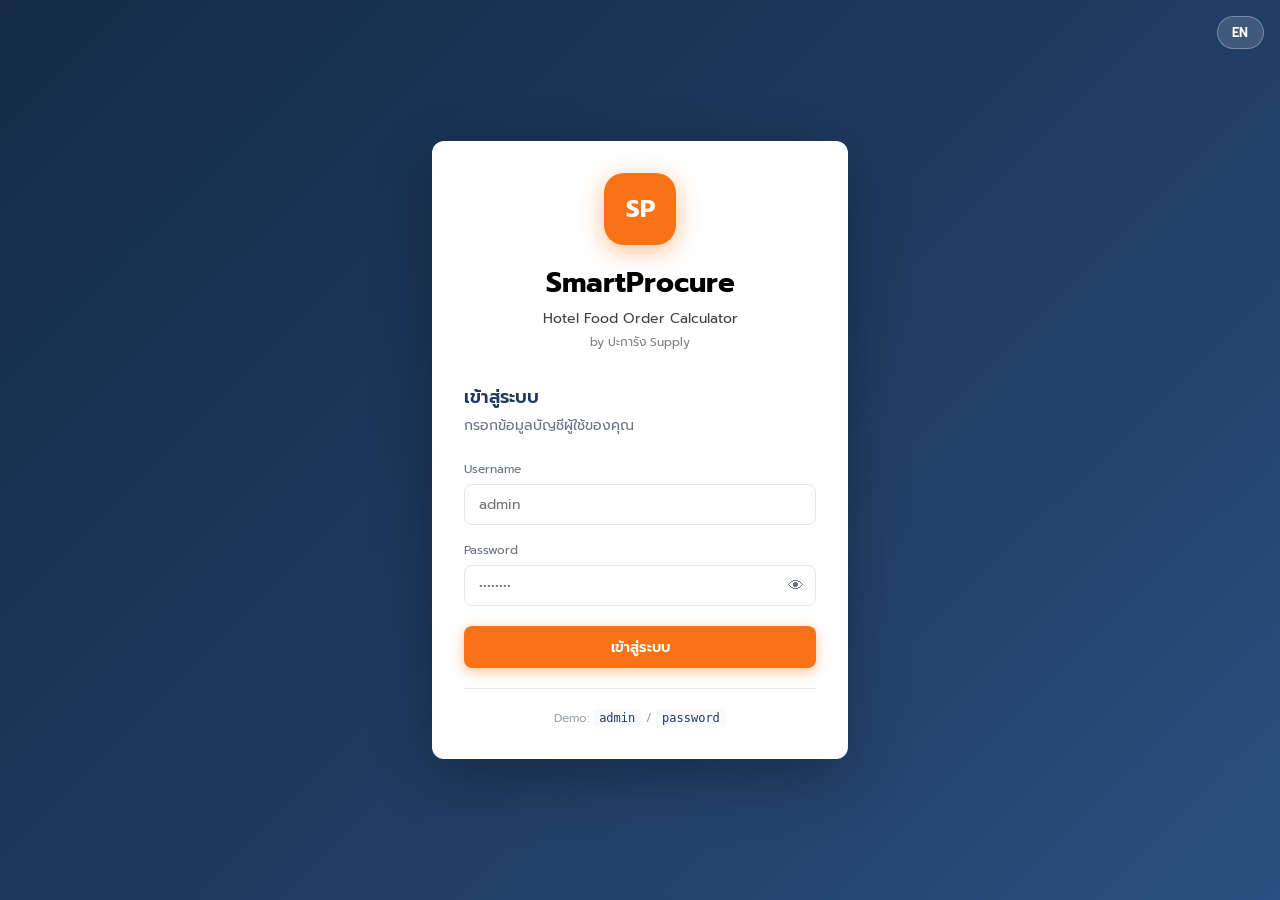
==== dashboard.html @ c2c871c9 "Initial commit: first version of smartprocure-mvp" ====
<!DOCTYPE html>
<html lang="th">
<head>
  <meta charset="UTF-8" />
  <meta name="viewport" content="width=device-width, initial-scale=1.0" />
  <title>SmartProcure — Dashboard</title>
  <link rel="preconnect" href="https://fonts.googleapis.com" />
  <link href="https://fonts.googleapis.com/css2?family=Prompt:wght@300;400;500;600;700&display=swap" rel="stylesheet" />
  <link rel="stylesheet" href="css/style-dashboard.css" />
</head>
<body>

  <!-- ── Navbar ── -->
  <header class="navbar">
    <div class="navbar-brand">
      <div class="nav-logo">SP</div>
      <div>
        <span class="nav-title">SmartProcure</span>
        <span class="nav-tag" data-i18n="nav.tagline">Hotel Food Order Calculator</span>
      </div>
    </div>
    <div class="navbar-right">
      <button id="lang-btn" onclick="toggleLang()" class="lang-btn">EN</button>
      <button onclick="handleLogout()" class="btn-ghost" data-i18n="nav.logout">ออกจากระบบ →</button>
    </div>
  </header>

  <!-- ── Duplicate Modal ── -->
  <div id="dup-modal" class="modal-overlay hidden">
    <div class="modal-card">
      <div class="modal-icon">⚠️</div>
      <h3 class="modal-title" data-i18n="modal.dupTitle">มีวัตถุดิบนี้อยู่แล้ว</h3>
      <div id="modal-body" class="modal-body"></div>
      <button class="btn-cta" onclick="closeDupModal()" data-i18n="modal.ok">ตกลง</button>
    </div>
  </div>

  <!-- ── Main ── -->
  <main class="main-wrap">

    <!-- Page Title -->
    <div class="page-hd">
      <h1 class="page-title" data-i18n="dash.title">Hotel Food Order Calculator</h1>
      <p class="page-sub" data-i18n="dash.sub">คำนวณยอดสั่งวัตถุดิบตามจำนวนผู้เข้าพัก — แม่นยำ ±5% ลดของเหลือ</p>
    </div>

    <!-- Hotel Inputs -->
    <section class="card">
      <h2 class="card-title" data-i18n="dash.hotelInfo">ข้อมูลโรงแรม</h2>
      <div class="input-grid">
        <div class="field-group">
          <label class="field-label" data-i18n="dash.totalRooms">จำนวนห้องทั้งหมด</label>
          <input id="total-rooms" type="number" value="80" min="1" class="field-input" oninput="recalculate()" />
        </div>
        <div class="field-group">
          <label class="field-label" data-i18n="dash.occupancy">Occupancy Rate (%)</label>
          <input id="occupancy-rate" type="number" value="75" min="0" max="100" class="field-input" oninput="recalculate()" />
        </div>
        <div class="field-group">
          <label class="field-label" data-i18n="dash.guestsPerRoom">ผู้เข้าพัก / ห้อง</label>
          <input id="guests-per-room" type="number" value="1.8" min="0.1" step="0.1" class="field-input" oninput="recalculate()" />
        </div>
        <div class="field-group">
          <label class="field-label" data-i18n="dash.buffer">Buffer เผื่อขาด</label>
          <select id="buffer-rate" class="field-input" onchange="recalculate()">
            <option value="3">3%</option>
            <option value="5" selected>5%</option>
            <option value="8">8%</option>
            <option value="10">10%</option>
          </select>
        </div>
      </div>
      <p id="hotel-summary" class="summary-note"></p>
    </section>

    <!-- Meal Tabs -->
    <section class="card">
      <h2 class="card-title" data-i18n="dash.selectMeal">เลือกมื้ออาหาร</h2>
      <div class="tab-row" id="meal-tabs">
        <button class="tab active" data-meal="breakfast" onclick="selectMeal('breakfast')" data-i18n="dash.breakfast">เช้า (Breakfast)</button>
        <button class="tab" data-meal="lunch" onclick="selectMeal('lunch')" data-i18n="dash.lunch">กลางวัน (Lunch)</button>
        <button class="tab" data-meal="dinner" onclick="selectMeal('dinner')" data-i18n="dash.dinner">เย็น (Dinner)</button>
      </div>
      <p id="meal-summary" class="summary-note"></p>
    </section>

    <!-- Summary Cards -->
    <div class="cards-grid" id="summary-cards">
      <div class="stat-card blue">
        <p class="stat-label" data-i18n="dash.cardGuests">ผู้รับประทานมื้อนี้</p>
        <p class="stat-value" id="card-guests">—</p>
        <p class="stat-unit" data-i18n="dash.unitPerson">คน</p>
      </div>
      <div class="stat-card indigo">
        <p class="stat-label" data-i18n="dash.cardBase">ฐานที่ต้องการ</p>
        <p class="stat-value" id="card-base">—</p>
        <p class="stat-unit" data-i18n="dash.unitKg">กก.</p>
      </div>
      <div class="stat-card green">
        <p class="stat-label" id="card-rec-label" data-i18n="dash.cardRec">แนะนำสั่ง (+5%)</p>
        <p class="stat-value" id="card-rec">—</p>
        <p class="stat-unit" data-i18n="dash.unitKg">กก.</p>
      </div>
      <div class="stat-card amber">
        <p class="stat-label" data-i18n="dash.cardCost">ค่าใช้จ่ายมื้อนี้</p>
        <p class="stat-value" id="card-cost">—</p>
        <p class="stat-unit">฿</p>
      </div>
    </div>

    <!-- Ingredients Table / Accordion -->
    <section class="card no-pad">
      <div class="table-hd">
        <h2 class="card-title" style="margin:0" data-i18n="dash.ingredients">รายการวัตถุดิบ</h2>
        <button onclick="exportCSV()" class="btn-cta" data-i18n="dash.export">↓ Export CSV</button>
      </div>

      <!-- Desktop table (≥1024px) -->
      <div class="table-wrap desktop-only">
        <table class="data-table" id="ing-table">
          <thead>
            <tr>
              <th data-i18n="th.name">วัตถุดิบ</th>
              <th data-i18n="th.category">หมวด</th>
              <th class="tc" data-i18n="th.grams">กรัม/คน</th>
              <th class="tr" data-i18n="th.base">ฐาน (กก.)</th>
              <th class="tr" data-i18n="th.rec">แนะนำสั่ง (กก.)</th>
              <th class="tc" data-i18n="th.buffer">% เผื่อ</th>
              <th class="tr" data-i18n="th.price">ราคา/กก. (฿)</th>
              <th class="tr" data-i18n="th.cost">ค่าใช้จ่าย (฿)</th>
              <th style="width:64px"></th>
            </tr>
          </thead>
          <tbody id="table-body"></tbody>
        </table>
        <div id="empty-msg" class="empty-state hidden" data-i18n="dash.empty">ยังไม่มีรายการ กรุณาเพิ่มวัตถุดิบด้านล่าง</div>
      </div>

      <!-- Mobile/Tablet accordion (<1024px) -->
      <div id="accordion-wrap" class="accordion-wrap mobile-tablet-only"></div>

      <!-- Add Item -->
      <div class="add-row">
        <div class="add-fields">
          <div class="field-group grow">
            <label class="field-label" data-i18n="dash.newName">ชื่อวัตถุดิบ</label>
            <div class="autocomplete-wrap">
              <input id="new-name" type="text" class="field-input" placeholder="เช่น หมูสับ" />
              <div class="autocomplete-drop" id="ac-drop"></div>
            </div>
          </div>
          <div class="field-group" style="min-width:160px">
            <label class="field-label" data-i18n="dash.newCat">หมวดหมู่</label>
            <select id="new-cat" class="field-input">
              <option value="ชิ้นส่วนหมู">ชิ้นส่วนหมู</option>
              <option value="หมูแปรรูป">หมูแปรรูป</option>
              <option value="หมูกระทะ/ชาบู">หมูกระทะ/ชาบู</option>
              <option value="ไก่/แปรรูป">ไก่/แปรรูป</option>
              <option value="ชิ้นส่วนวัว">ชิ้นส่วนวัว</option>
              <option value="วัว/แปรรูป">วัว/แปรรูป</option>
              <option value="เป็ด/แปรรูป">เป็ด/แปรรูป</option>
              <option value="กุ้ง">กุ้ง</option>
              <option value="หมึก">หมึก</option>
              <option value="ปู">ปู</option>
              <option value="ลูกชิ้น/ไส้กรอก & ของทานเล่น">ลูกชิ้น/ไส้กรอก & ของทานเล่น</option>
            </select>
          </div>
          <div class="field-group" style="width:100px">
            <label class="field-label" data-i18n="dash.newGrams">กรัม/คน</label>
            <input id="new-grams" type="number" value="100" min="1" class="field-input" />
          </div>
          <div class="field-group" style="width:120px">
            <label class="field-label" data-i18n="dash.newPrice">ราคา/กก. (฿)</label>
            <input id="new-price" type="number" value="0" min="0" class="field-input" />
          </div>
          <button onclick="addItem()" class="btn-cta" style="align-self:flex-end;white-space:nowrap" data-i18n="dash.addBtn">+ เพิ่มรายการ</button>
        </div>
      </div>
    </section>

    <!-- Daily Summary -->
    <section class="card">
      <h2 class="card-title" data-i18n="dash.dailySummary">สรุปทั้งวัน</h2>
      <div class="cards-grid" id="daily-cards"></div>
      <div class="charts-row">
        <div>
          <p class="chart-title" data-i18n="dash.chartBar">กก. น้ำหนักรวม แยกมื้อ</p>
          <div id="bar-chart" class="bar-chart"></div>
        </div>
        <div class="pie-section">
          <p class="chart-title" data-i18n="dash.chartPie">สัดส่วนหมวดหมู่รวมทั้งวัน</p>
          <div class="pie-wrap">
            <canvas id="pie-canvas" width="160" height="160" class="pie-canvas"></canvas>
            <div id="pie-legend" class="pie-legend"></div>
          </div>
        </div>
      </div>
    </section>

    <p class="footer" data-i18n="dash.footer">SmartProcure © 2024 by ปะการัง Supply — สูตร: (กรัม/คน × ผู้รับประทาน / 1000) × (1 + Buffer%)</p>
  </main>

  <script src="js/i18n.js"></script>
  <script src="js/db.js"></script>
  <script src="js/auth.js"></script>
  <script src="js/dashboard.js"></script>
</body>
</html>
---- css/style-dashboard.css ----
/* =====================================================
   SmartProcure — style-dashboard.css
   60% White  |  30% Navy #1E3A5F  |  10% Orange #F97316
   ===================================================== */

@import url("https://fonts.googleapis.com/css2?family=Prompt:wght@300;400;500;600;700&display=swap");

/* ── Design Tokens ── */
:root {
  --white: #ffffff;
  --off-white: #f9fafb;
  --bg: #f0f4f8;
  --navy: #1e3a5f;
  --navy-light: #2a4f80;
  --navy-dark: #152b47;
  --orange: #f97316;
  --orange-dark: #ea6c0a;
  --border: #e2e8f0;
  --muted: #64748b;
  --light: #94a3b8;
  --radius: 0.75rem;
  --radius-sm: 0.5rem;
  --shadow: 0 1px 4px rgba(0, 0, 0, 0.07), 0 1px 2px rgba(0, 0, 0, 0.04);
  --shadow-md: 0 4px 16px rgba(0, 0, 0, 0.1);
  --font: "Prompt", "Sarabun", system-ui, sans-serif;
}

/* ── Reset ── */
*,
*::before,
*::after {
  box-sizing: border-box;
  margin: 0;
  padding: 0;
}
body {
  font-family: var(--font);
  background: var(--bg);
  color: var(--navy);
  min-height: 100vh;
  -webkit-font-smoothing: antialiased;
  font-size: 16px;
  line-height: 1.5;
}
button {
  font-family: var(--font);
  cursor: pointer;
}
input,
select {
  font-family: var(--font);
}
table {
  border-collapse: collapse;
  width: 100%;
}

/* ── Utils ── */
.hidden {
  display: none !important;
}
.tc {
  text-align: center;
}
.tr {
  text-align: right;
}
.tl {
  text-align: left;
}

/* ── Navbar ── */
.navbar {
  background: var(--navy);
  color: #fff;
  padding: 0 1.5rem;
  height: 3.5rem;
  display: flex;
  align-items: center;
  justify-content: space-between;
  position: sticky;
  top: 0;
  z-index: 100;
  box-shadow: 0 2px 12px rgba(21, 43, 71, 0.4);
}
.navbar-brand {
  display: flex;
  align-items: center;
  gap: 0.75rem;
}
.nav-logo {
  width: 2.25rem;
  height: 2.25rem;
  background: rgba(255, 255, 255, 0.12);
  border-radius: 0.5rem;
  display: flex;
  align-items: center;
  justify-content: center;
  font-size: 0.875rem;
  font-weight: 700;
}
.nav-title {
  font-weight: 600;
  font-size: 0.9375rem;
}
.nav-tag {
  color: #93c5fd;
  font-size: 0.75rem;
  margin-left: 0.5rem;
}
@media (max-width: 600px) {
  .nav-tag {
    display: none;
  }
}

.navbar-right {
  display: flex;
  align-items: center;
  gap: 0.75rem;
}
.lang-btn {
  background: rgba(255, 255, 255, 0.12);
  color: rgba(255, 255, 255, 0.85);
  border: 1px solid rgba(255, 255, 255, 0.2);
  padding: 0.3rem 0.75rem;
  border-radius: 9999px;
  font-size: 0.75rem;
  font-weight: 600;
  letter-spacing: 0.05em;
  transition: background 0.15s;
}
.lang-btn:hover {
  background: rgba(255, 255, 255, 0.22);
}
.btn-ghost {
  background: transparent;
  border: none;
  color: #93c5fd;
  font-size: 0.8125rem;
  padding: 0.375rem 0.75rem;
  border-radius: 0.5rem;
  transition:
    color 0.15s,
    background 0.15s;
}
.btn-ghost:hover {
  color: #fff;
  background: rgba(255, 255, 255, 0.1);
}

/* ── Main Wrap ── */
.main-wrap {
  max-width: 76rem;
  margin: 0 auto;
  padding: 1.5rem 1rem 2rem;
  display: flex;
  flex-direction: column;
  gap: 1.25rem;
}

/* ── Page Header ── */
/* .page-hd    { } */
.page-title {
  font-size: 1.375rem;
  font-weight: 700;
  color: var(--navy);
}
.page-sub {
  font-size: 0.875rem;
  color: var(--muted);
  margin-top: 0.25rem;
}

/* ── Card ── */
.card {
  background: var(--white);
  border: 1px solid var(--border);
  border-radius: var(--radius);
  padding: 1.25rem;
  box-shadow: var(--shadow);
}
.card.no-pad {
  padding: 0;
}
.card-title {
  font-size: 0.9375rem;
  font-weight: 600;
  color: var(--navy);
  margin-bottom: 1rem;
}

/* ── Input Grid (4 cols) ── */
.input-grid {
  display: grid;
  grid-template-columns: repeat(2, 1fr);
  gap: 0.75rem;
}
@media (min-width: 900px) {
  .input-grid {
    grid-template-columns: repeat(4, 1fr);
  }
}

/* ── Fields ── */
.field-group {
  display: flex;
  flex-direction: column;
}
.field-label {
  font-size: 0.75rem;
  color: var(--muted);
  margin-bottom: 0.375rem;
}
.field-input {
  border: 1px solid var(--border);
  border-radius: var(--radius-sm);
  padding: 0.5rem 0.75rem;
  font-size: 0.875rem;
  color: var(--navy);
  background: var(--white);
  outline: none;
  width: 100%;
  transition:
    border-color 0.15s,
    box-shadow 0.15s;
}
.field-input:focus {
  border-color: var(--orange);
  box-shadow: 0 0 0 3px rgba(249, 115, 22, 0.15);
}
.field-input[type="number"] {
  font-weight: 600;
}
select.field-input {
  font-weight: 600;
}

/* ── Summary Note ── */
.summary-note {
  font-size: 0.78rem;
  color: var(--light);
  margin-top: 0.875rem;
}
.summary-note strong {
  color: var(--navy);
}

/* ── Tabs ── */
.tab-row {
  display: flex;
  gap: 0.5rem;
  flex-wrap: wrap;
}
.tab {
  padding: 0.5rem 1.125rem;
  border-radius: var(--radius-sm);
  border: 1px solid var(--border);
  background: var(--white);
  font-size: 0.875rem;
  color: var(--muted);
  transition:
    border-color 0.15s,
    color 0.15s,
    background 0.15s;
}
.tab:hover {
  border-color: var(--navy);
  color: var(--navy);
}
.tab.active {
  background: var(--navy);
  color: #fff;
  border-color: var(--navy);
  box-shadow: 0 2px 8px rgba(21, 43, 71, 0.3);
}

/* ── Stat Cards (4-grid) ── */
.cards-grid {
  display: grid;
  grid-template-columns: repeat(2, 1fr);
  gap: 0.875rem;
}
@media (min-width: 900px) {
  .cards-grid {
    grid-template-columns: repeat(4, 1fr);
  }
}
.stat-card {
  border-radius: var(--radius);
  padding: 1.125rem 1rem;
  border: 1px solid;
  transition:
    transform 0.15s,
    box-shadow 0.15s;
  cursor: default;
}
.stat-card:hover {
  transform: translateY(-3px);
  box-shadow: var(--shadow-md);
}
.stat-card.blue {
  background: #eff6ff;
  border-color: #bfdbfe;
}
.stat-card.indigo {
  background: #eef2ff;
  border-color: #c7d2fe;
}
.stat-card.green {
  background: #ecfdf5;
  border-color: #a7f3d0;
}
.stat-card.amber {
  background: #fffbeb;
  border-color: #fde68a;
}
.stat-label {
  font-size: 0.75rem;
  color: var(--muted);
  margin-bottom: 0.25rem;
}
.stat-value {
  font-size: 1.5rem;
  font-weight: 700;
  color: var(--navy);
  line-height: 1.2;
}
.stat-unit {
  font-size: 0.75rem;
  color: var(--muted);
  margin-top: 0.125rem;
}

/* ── Table ── */
.table-hd {
  display: flex;
  align-items: center;
  justify-content: space-between;
  padding: 1rem 1.25rem;
  border-bottom: 1px solid var(--border);
}
.table-wrap {
  overflow-x: auto;
}
.data-table th {
  padding: 0.625rem 0.875rem;
  font-size: 0.7rem;
  font-weight: 600;
  color: var(--muted);
  text-transform: uppercase;
  letter-spacing: 0.06em;
  background: var(--off-white);
  border-bottom: 1px solid var(--border);
  white-space: nowrap;
}
.data-table td {
  padding: 0.625rem 0.875rem;
  font-size: 0.875rem;
  border-bottom: 1px solid var(--off-white);
  vertical-align: middle;
}
.data-table tbody tr:hover {
  background: var(--off-white);
}
.data-table tbody tr:last-child td {
  border-bottom: none;
}
.empty-state {
  text-align: center;
  padding: 3rem 1rem;
  color: var(--muted);
  font-size: 0.875rem;
}

/* ── Add Row ── */
.add-row {
  padding: 1rem 1.25rem;
  border-top: 1px solid var(--border);
}
.add-fields {
  display: flex;
  flex-wrap: wrap;
  gap: 0.625rem;
  align-items: flex-end;
}
.add-fields .grow {
  flex: 1;
  min-width: 140px;
}

/* ── CTA Button ── */
.btn-cta {
  background: var(--orange);
  color: #fff;
  border: none;
  padding: 0.5625rem 1.25rem;
  border-radius: var(--radius-sm);
  font-size: 0.875rem;
  font-weight: 600;
  display: inline-flex;
  align-items: center;
  justify-content: center;
  gap: 0.5rem;
  transition:
    background 0.15s,
    transform 0.1s,
    box-shadow 0.15s;
  box-shadow: 0 2px 8px rgba(249, 115, 22, 0.3);
  white-space: nowrap;
}
.btn-cta:hover {
  background: var(--orange-dark);
  transform: translateY(-1px);
  box-shadow: 0 4px 14px rgba(249, 115, 22, 0.45);
}

/* ── Badge ── */
.badge {
  display: inline-block;
  font-size: 0.7rem;
  font-weight: 500;
  padding: 0.15rem 0.55rem;
  border-radius: 9999px;
  white-space: nowrap;
}
.badge-pork {
  background: #fce7f3;
  color: #9d174d;
}
.badge-ppork {
  background: #fdf4ff;
  color: #86198f;
}
.badge-shabu {
  background: #fff7ed;
  color: #c2410c;
}
.badge-chicken {
  background: #fefce8;
  color: #a16207;
}
.badge-beef {
  background: #fee2e2;
  color: #b91c1c;
}
.badge-pbeef {
  background: #fef3c7;
  color: #b45309;
}
.badge-duck {
  background: #f0fdf4;
  color: #166534;
}
.badge-shrimp {
  background: #fff1f2;
  color: #be123c;
}
.badge-squid {
  background: #f0f9ff;
  color: #0369a1;
}
.badge-crab {
  background: #ecfdf5;
  color: #047857;
}
.badge-ball {
  background: #f5f3ff;
  color: #6d28d9;
}
.badge-other {
  background: #f3f4f6;
  color: #4b5563;
}

/* ── Progress Bar ── */
.prog-wrap {
  display: flex;
  align-items: center;
  gap: 0.5rem;
}
.prog-bg {
  flex: 1;
  height: 6px;
  background: #e5e7eb;
  border-radius: 9999px;
  overflow: hidden;
}
.prog-bar {
  height: 100%;
  background: var(--navy);
  border-radius: 9999px;
  transition: width 0.3s;
}
.prog-label {
  font-size: 0.7rem;
  color: var(--muted);
  width: 32px;
  text-align: right;
}

/* ── Delete Button ── */
.del-btn {
  background: none;
  border: none;
  color: #d1d5db;
  font-size: 1rem;
  padding: 2px 6px;
  border-radius: 4px;
  transition:
    color 0.15s,
    background 0.15s;
}
.del-btn:hover {
  color: #ef4444;
  background: #fee2e2;
}

/* ── Daily Cards ── */
.daily-card {
  background: var(--off-white);
  border: 1px solid var(--border);
  border-radius: var(--radius);
  padding: 1rem;
  transition:
    transform 0.15s,
    box-shadow 0.15s;
  cursor: default;
}
.daily-card:hover {
  transform: translateY(-2px);
  box-shadow: var(--shadow-md);
}
.daily-card.dark {
  background: var(--navy);
  border-color: var(--navy);
}
.dc-label {
  font-size: 0.75rem;
  color: var(--muted);
  margin-bottom: 0.25rem;
}
.dc-label-dk {
  font-size: 0.75rem;
  color: #93c5fd;
  margin-bottom: 0.25rem;
}
.dc-value {
  font-size: 1.25rem;
  font-weight: 700;
  color: var(--navy);
}
.dc-value-dk {
  font-size: 1.25rem;
  font-weight: 700;
  color: #fff;
}
.dc-cost {
  font-size: 0.75rem;
  font-weight: 500;
  color: var(--orange);
  margin-top: 0.125rem;
}
.dc-cost-dk {
  font-size: 0.75rem;
  font-weight: 500;
  color: #fdba74;
  margin-top: 0.125rem;
}

/* ── Charts Row ── */
.charts-row {
  display: grid;
  grid-template-columns: 1fr;
  gap: 1.5rem;
  margin-top: 1.5rem;
}
@media (min-width: 900px) {
  .charts-row {
    grid-template-columns: 1fr 1fr;
  }
}
.chart-title {
  font-size: 0.875rem;
  font-weight: 600;
  color: #374151;
  margin-bottom: 0.875rem;
}

/* ── Bar Chart ── */
.bar-chart {
  display: flex;
  align-items: flex-end;
  gap: 1.25rem;
  height: 10rem;
  border-bottom: 2px solid var(--border);
  border-left: 2px solid var(--border);
  padding: 0.5rem 1rem 0;
}
.bar-col {
  display: flex;
  flex-direction: column;
  align-items: center;
  gap: 4px;
  flex: 1;
  height: 100%;
  cursor: default;
}
.bar-spacer {
  flex: 1;
  display: flex;
  align-items: flex-end;
  width: 100%;
}
.bar-fill {
  width: 100%;
  border-radius: 4px 4px 0 0;
  background: linear-gradient(180deg, var(--navy-light) 0%, var(--navy) 100%);
  min-height: 4px;
  transition:
    height 0.4s ease,
    opacity 0.15s;
}
.bar-col:hover .bar-fill {
  opacity: 0.75;
}
.bar-label {
  font-size: 0.65rem;
  color: var(--muted);
  text-align: center;
}
.bar-value {
  font-size: 0.65rem;
  color: var(--navy);
  font-weight: 600;
}

/* ── Pie Chart ── */
.pie-wrap {
  display: flex;
  align-items: center;
  gap: 1.5rem;
  flex-wrap: wrap;
}
.pie-wrap canvas {
  flex-shrink: 0;
}
.pie-legend {
  display: flex;
  flex-direction: column;
  gap: 0.5rem;
}
.pie-item {
  display: flex;
  align-items: center;
  gap: 0.5rem;
  border-radius: 0.375rem;
  padding: 0.2rem 0.5rem;
  cursor: default;
  transition: background 0.15s;
}
.pie-item:hover {
  background: var(--off-white);
}
.pie-dot {
  width: 10px;
  height: 10px;
  border-radius: 50%;
  flex-shrink: 0;
}
.pie-cat {
  font-size: 0.78rem;
  color: #374151;
}
.pie-val {
  font-size: 0.78rem;
  font-weight: 700;
  color: var(--navy);
  margin-left: 0.25rem;
}

/* ── Pie Tooltip ── */
.pie-tip {
  position: fixed;
  pointer-events: none;
  background: var(--navy);
  color: #fff;
  font-size: 0.75rem;
  font-family: var(--font);
  padding: 0.4rem 0.75rem;
  border-radius: 0.375rem;
  box-shadow: 0 4px 14px rgba(0, 0, 0, 0.2);
  display: none;
  z-index: 200;
  white-space: nowrap;
}

/* ── Autocomplete Dropdown ── */
.autocomplete-wrap {
  position: relative;
  flex: 1;
  min-width: 0;
}
.autocomplete-drop {
  display: none;
  position: absolute;
  top: calc(100% + 4px);
  left: 0;
  width: 100%;
  background: #fff;
  border: 1px solid #c7d2fe;
  border-radius: var(--radius-sm);
  box-shadow: 0 4px 16px rgba(26, 47, 110, 0.15);
  z-index: 200;
  overflow: hidden;
}
.autocomplete-drop.open {
  display: block;
}
.autocomplete-item {
  padding: 0.5rem 0.75rem;
  font-size: 0.875rem;
  cursor: pointer;
  display: flex;
  align-items: center;
  justify-content: space-between;
  gap: 0.5rem;
  transition: background 0.1s;
}
.autocomplete-item:hover {
  background: #eef2ff;
}
.autocomplete-item .ac-match {
  font-weight: 700;
  color: #f97316;
}
.autocomplete-item .ac-badge {
  font-size: 0.7rem;
  color: #4b5ea6;
  background: #eef2ff;
  border-radius: 9999px;
  padding: 0.1rem 0.45rem;
  white-space: nowrap;
  flex-shrink: 0;
}
.autocomplete-empty {
  padding: 0.6rem 0.75rem;
  font-size: 0.8rem;
  color: #6b7280;
  font-style: italic;
}

/* ── Footer ── */
.footer {
  text-align: center;
  font-size: 0.75rem;
  color: var(--light);
  padding: 0.5rem 0 0;
}

/* =====================================================
   SmartProcure — style-dashboard.css
   ===================================================== */

@import url("https://fonts.googleapis.com/css2?family=Prompt:wght@300;400;500;600;700&display=swap");

/* ── Tokens ── */
:root {
  --navy: #1e3a5f;
  --navy-light: #2a4f80;
  --ocean: #f97316;
  --ocean-dark: #ea6c0a;
  --bg: #eef2ff;
  --card-bg: #ffffff;
  --border: #dde3f5;
  --text: #1e3a5f;
  --muted: #4b5ea6;
  --light: #8b9dc3;
  --radius: 0.75rem;
  --radius-sm: 0.5rem;
  --shadow: 0 2px 8px rgba(26, 47, 110, 0.08);
  --font: "Prompt", "Sarabun", system-ui, sans-serif;
  --orange: #f97316;
}

/* ── Reset ── */
*,
*::before,
*::after {
  box-sizing: border-box;
  margin: 0;
  padding: 0;
}
body {
  font-family: var(--font);
  background: var(--bg);
  color: var(--text);
  -webkit-font-smoothing: antialiased;
  font-size: 16px;
  line-height: 1.5;
}
button {
  font-family: var(--font);
  cursor: pointer;
}
input,
select,
textarea {
  font-family: var(--font);
}
table {
  border-collapse: collapse;
  width: 100%;
}
a {
  text-decoration: none;
  color: inherit;
}

/* ── Utilities ── */
.hidden {
  display: none !important;
}
.tc {
  text-align: center;
}
.tr {
  text-align: right;
}
.muted {
  color: var(--muted);
}
.fw6 {
  font-weight: 600;
}
.orange {
  color: var(--orange);
}
.grow {
  flex: 1;
  min-width: 0;
}

/* ── Responsive visibility ── */
.desktop-only {
  display: block;
}
.mobile-tablet-only {
  display: none;
}
@media (max-width: 1023px) {
  .desktop-only {
    display: none;
  }
  .mobile-tablet-only {
    display: block;
  }
}
.tablet-only-flex {
  display: none;
}
@media (min-width: 768px) and (max-width: 1023px) {
  .tablet-only-flex {
    display: flex;
  }
}

/* ── Layout ── */
.main-wrap {
  max-width: 72rem;
  margin: 0 auto;
  padding: 1.5rem 1rem;
  display: flex;
  flex-direction: column;
  gap: 1.25rem;
}

/* ── Navbar ── */
.navbar {
  background: linear-gradient(90deg, #1e3a5f 0%, #1a2f6e 100%);
  color: #fff;
  padding: 0.75rem 1.5rem;
  display: flex;
  align-items: center;
  justify-content: space-between;
  position: sticky;
  top: 0;
  z-index: 50;
  box-shadow: 0 2px 12px rgba(26, 47, 110, 0.35);
}
.navbar-brand {
  display: flex;
  align-items: center;
  gap: 0.75rem;
}
.nav-logo {
  width: 2rem;
  height: 2rem;
  background: rgba(255, 255, 255, 0.12);
  border-radius: 0.5rem;
  display: flex;
  align-items: center;
  justify-content: center;
  font-size: 0.875rem;
  font-weight: 700;
}
.nav-title {
  font-weight: 600;
  font-size: 0.875rem;
}
.nav-tag {
  color: #93c5fd;
  font-size: 0.75rem;
  margin-left: 0.5rem;
}
.navbar-right {
  display: flex;
  align-items: center;
  gap: 0.5rem;
}
.lang-btn {
  background: rgba(255, 255, 255, 0.12);
  border: 1px solid rgba(255, 255, 255, 0.25);
  color: #fff;
  border-radius: 0.375rem;
  padding: 0.2rem 0.6rem;
  font-size: 0.75rem;
  font-family: var(--font);
}
.btn-ghost {
  background: transparent;
  border: none;
  color: #93c5fd;
  font-size: 0.75rem;
  padding: 0.375rem 0.75rem;
  border-radius: 0.5rem;
  transition:
    color 0.15s,
    background 0.15s;
}
.btn-ghost:hover {
  color: #fff;
  background: rgba(255, 255, 255, 0.1);
}
@media (max-width: 640px) {
  .nav-tag {
    display: none;
  }
}

/* ── Card ── */
.card {
  background: var(--card-bg);
  border: 1px solid var(--border);
  border-radius: var(--radius);
  box-shadow: var(--shadow);
}
/* .card.no-pad{} */
.card-title {
  font-size: 0.9375rem;
  font-weight: 600;
  color: var(--navy);
  margin-bottom: 1rem;
}

/* ── Page header ── */
.page-hd {
  padding: 0.25rem 0;
}
.page-title {
  font-size: 1.25rem;
  font-weight: 700;
  color: var(--navy);
}
.page-sub {
  font-size: 0.875rem;
  color: var(--muted);
  margin-top: 0.25rem;
}

/* ── Input grid ── */
.input-grid {
  display: grid;
  grid-template-columns: repeat(2, 1fr);
  gap: 0.75rem;
}
@media (min-width: 768px) {
  .input-grid {
    grid-template-columns: repeat(4, 1fr);
  }
}
.field-group {
  display: flex;
  flex-direction: column;
}
.field-label {
  font-size: 0.75rem;
  color: var(--muted);
  margin-bottom: 0.375rem;
}
.field-input {
  border: 1px solid #c7d2fe;
  border-radius: var(--radius-sm);
  padding: 0.5rem 0.75rem;
  font-size: 0.875rem;
  color: var(--navy);
  background: #fff;
  outline: none;
  transition:
    border-color 0.15s,
    box-shadow 0.15s;
  width: 100%;
}
.field-input:focus {
  border-color: var(--ocean);
  box-shadow: 0 0 0 3px rgba(249, 115, 22, 0.2);
}

/* ── Summary note ── */
.summary-note {
  font-size: 0.8rem;
  color: var(--muted);
  margin-top: 0.75rem;
}
.summary-note strong {
  color: var(--navy);
}

/* ── Tabs ── */
.tab-row {
  display: flex;
  gap: 0.5rem;
  flex-wrap: wrap;
}
.tab {
  padding: 0.5rem 1rem;
  border-radius: var(--radius-sm);
  border: 1px solid #c7d2fe;
  font-size: 0.875rem;
  color: var(--muted);
  background: #fff;
  transition:
    border-color 0.15s,
    color 0.15s;
}
.tab:hover {
  border-color: var(--navy);
  color: var(--navy);
  background: #eef2ff;
}
.tab.active {
  background: var(--navy);
  color: #fff;
  border-color: var(--navy);
  box-shadow: 0 2px 8px rgba(26, 47, 110, 0.35);
}

/* ── Stat cards ── */
.cards-grid {
  display: grid;
  grid-template-columns: repeat(2, 1fr);
  gap: 0.75rem;
}
@media (min-width: 768px) {
  .cards-grid {
    grid-template-columns: repeat(4, 1fr);
  }
}
.stat-card {
  border-radius: var(--radius);
  padding: 1rem;
  border: 1px solid;
}
.stat-card.blue {
  background: #eff6ff;
  border-color: #bfdbfe;
}
.stat-card.indigo {
  background: #eef2ff;
  border-color: #c7d2fe;
}
.stat-card.green {
  background: #f0fdf4;
  border-color: #bbf7d0;
}
.stat-card.amber {
  background: #fffbeb;
  border-color: #fde68a;
}
.stat-label {
  font-size: 0.75rem;
  color: var(--muted);
  margin-bottom: 0.25rem;
}
.stat-value {
  font-size: 1.25rem;
  font-weight: 700;
  color: var(--navy);
}
.stat-unit {
  font-size: 0.75rem;
  color: var(--muted);
}

/* ── Table header ── */
.table-hd {
  display: flex;
  align-items: center;
  justify-content: space-between;
  padding: 1rem 1.25rem;
  border-bottom: 1px solid var(--border);
}
.table-wrap {
  overflow-x: auto;
}
.data-table th {
  padding: 0.625rem 0.75rem;
  font-size: 0.7rem;
  font-weight: 600;
  color: var(--muted);
  text-transform: uppercase;
  letter-spacing: 0.05em;
  background: #eef2ff;
  border-bottom: 1px solid #c7d2fe;
}
.data-table td {
  padding: 0.625rem 0.75rem;
  font-size: 0.875rem;
  border-bottom: 1px solid #f9fafb;
  vertical-align: middle;
}
.data-table tbody tr:hover {
  background: #f9fafb;
}
.data-table tbody tr:last-child td {
  border-bottom: none;
}
.empty-state {
  text-align: center;
  padding: 2.5rem 1rem;
  color: var(--muted);
  font-size: 0.875rem;
}

/* ── Category header row (desktop table) ── */
.cat-header-row td {
  background: #eef2ff;
  padding: 0.5rem 0.75rem;
  border-bottom: 1px solid #c7d2fe;
  border-top: 2px solid #c7d2fe;
}
.cat-header-name {
  font-weight: 600;
  color: var(--navy);
  font-size: 0.85rem;
}
.cat-header-cost {
  float: right;
  font-weight: 600;
  color: var(--orange);
  font-size: 0.85rem;
}

/* ── Buttons ── */
.btn-cta {
  background: var(--ocean);
  color: #fff;
  border: none;
  padding: 0.5rem 1rem;
  border-radius: var(--radius-sm);
  font-size: 0.875rem;
  font-weight: 600;
  display: inline-flex;
  align-items: center;
  justify-content: center;
  gap: 0.5rem;
  transition:
    background 0.15s,
    transform 0.1s;
  box-shadow: 0 2px 8px rgba(249, 115, 22, 0.35);
}
.btn-cta:hover {
  background: var(--ocean-dark);
  transform: translateY(-1px);
}
.btn-delete {
  background: #fef2f2;
  color: #dc2626;
  border: 1px solid #fecaca;
  padding: 0.5rem 1rem;
  border-radius: var(--radius-sm);
  font-size: 0.875rem;
  font-weight: 600;
  transition: background 0.15s;
}
.btn-delete:hover {
  background: #fee2e2;
}
.btn-back {
  background: #eef2ff;
  color: var(--navy);
  border: 1px solid #c7d2fe;
  padding: 0.4rem 0.875rem;
  border-radius: var(--radius-sm);
  font-size: 0.875rem;
  font-weight: 500;
  transition: background 0.15s;
}
.btn-back:hover {
  background: #e0e7ff;
}
.btn-edit {
  display: inline-flex;
  align-items: center;
  padding: 0.2rem 0.4rem;
  border-radius: 0.375rem;
  font-size: 0.85rem;
  transition: background 0.15s;
  color: inherit;
}
.btn-edit:hover {
  background: #eef2ff;
}
.del-btn {
  background: none;
  border: none;
  color: #9ca3af;
  font-size: 0.875rem;
  padding: 0.2rem 0.4rem;
  border-radius: 0.375rem;
  transition:
    color 0.15s,
    background 0.15s;
}
.del-btn:hover {
  color: #dc2626;
  background: #fef2f2;
}

/* ── Add Item Row ── */
.add-row {
  padding: 1rem 1.25rem;
  border-top: 1px solid var(--border);
}
.add-fields {
  display: flex;
  flex-wrap: wrap;
  gap: 0.5rem;
  align-items: flex-end;
}

/* ── Progress ── */
.prog-wrap {
  display: flex;
  align-items: center;
  gap: 0.5rem;
}
.prog-bg {
  flex: 1;
  height: 6px;
  background: #e5e7eb;
  border-radius: 9999px;
  overflow: hidden;
  min-width: 40px;
}
.prog-bar {
  height: 100%;
  background: linear-gradient(90deg, #2145b0, #1a2f6e);
  border-radius: 9999px;
  transition: width 0.3s;
}
.prog-label {
  font-size: 0.7rem;
  color: var(--muted);
  white-space: nowrap;
}

/* ── Badge ── */
.badge {
  display: inline-block;
  font-size: 0.7rem;
  font-weight: 500;
  padding: 0.15rem 0.5rem;
  border-radius: 9999px;
}
.badge-pork {
  background: #fce7f3;
  color: #be185d;
}
.badge-ppork {
  background: #ffe4e6;
  color: #be123c;
}
.badge-shabu {
  background: #fff7ed;
  color: #c2410c;
}
.badge-chicken {
  background: #fefce8;
  color: #a16207;
}
.badge-beef {
  background: #fee2e2;
  color: #b91c1c;
}
.badge-pbeef {
  background: #ffedd5;
  color: #c2410c;
}
.badge-duck {
  background: #dcfce7;
  color: #15803d;
}
.badge-shrimp {
  background: #fee2e2;
  color: #9f1239;
}
.badge-squid {
  background: #dbeafe;
  color: #1d4ed8;
}
.badge-crab {
  background: #ccfbf1;
  color: #0f766e;
}
.badge-ball {
  background: #ede9fe;
  color: #6d28d9;
}
.badge-other {
  background: #f3f4f6;
  color: #4b5563;
}

/* ── Daily Cards ── */
.daily-card {
  background: #f9fafb;
  border: 1px solid var(--border);
  border-radius: var(--radius);
  padding: 1rem;
}
.daily-card.dark {
  background: linear-gradient(135deg, #1e3a5f 0%, #1a2f6e 100%);
  border-color: #1a2f6e;
}
.dc-label {
  font-size: 0.75rem;
  color: var(--muted);
  margin-bottom: 0.25rem;
}
.dc-label-dk {
  font-size: 0.75rem;
  color: #93c5fd;
  margin-bottom: 0.25rem;
}
.dc-value {
  font-size: 1.125rem;
  font-weight: 700;
  color: var(--navy);
}
.dc-value-dk {
  font-size: 1.125rem;
  font-weight: 700;
  color: #fff;
}
.dc-cost {
  font-size: 0.75rem;
  font-weight: 500;
  color: var(--orange);
}
.dc-cost-dk {
  font-size: 0.75rem;
  font-weight: 500;
  color: #fdba74;
}

/* ── Charts ── */
.charts-row {
  display: grid;
  grid-template-columns: 1fr;
  gap: 1.5rem;
  margin-top: 1.5rem;
}
@media (min-width: 768px) {
  .charts-row {
    grid-template-columns: 1fr 1fr;
  }
}
.chart-title {
  font-size: 0.875rem;
  font-weight: 600;
  color: #374151;
  margin-bottom: 0.75rem;
}
.bar-chart {
  display: flex;
  align-items: flex-end;
  gap: 0.75rem;
  height: 10rem;
  border-bottom: 1px solid #e5e7eb;
  border-left: 1px solid #e5e7eb;
  padding: 0.5rem 0.5rem 0.5rem;
}
.bar-col {
  display: flex;
  flex-direction: column;
  align-items: center;
  gap: 4px;
  flex: 1;
  height: 100%;
  cursor: default;
}
.bar-spacer {
  flex: 1;
  display: flex;
  align-items: flex-end;
  width: 100%;
}
.bar-fill {
  width: 100%;
  border-radius: 4px 4px 0 0;
  transition:
    height 0.4s ease,
    opacity 0.15s;
  min-height: 4px;
}
.bar-col:hover .bar-fill {
  opacity: 0.8;
}
.bar-label {
  font-size: 0.65rem;
  color: var(--muted);
  text-align: center;
}
.bar-value {
  font-size: 0.65rem;
  color: var(--navy);
  font-weight: 600;
}

/* ── Pie Chart (tablet fix) ── */
/* .pie-section{} */
.pie-wrap {
  display: flex;
  align-items: flex-start;
  gap: 1rem;
  flex-wrap: wrap;
}
.pie-canvas {
  flex-shrink: 0;
  display: block;
  width: 160px;
  height: 160px;
  max-width: 100%;
}
.pie-legend {
  display: flex;
  flex-direction: column;
  gap: 0.4rem;
  flex: 1;
  min-width: 120px;
}
.pie-item {
  display: flex;
  align-items: center;
  gap: 0.4rem;
  border-radius: 0.375rem;
  padding: 0.2rem 0.5rem;
  cursor: default;
  transition: background 0.15s;
}
.pie-item:hover {
  background: #f3f4f6;
}
.pie-dot {
  width: 10px;
  height: 10px;
  border-radius: 50%;
  flex-shrink: 0;
}
.pie-cat {
  font-size: 0.75rem;
  color: #374151;
  flex: 1;
}
.pie-val {
  font-size: 0.75rem;
  font-weight: 700;
  color: var(--navy);
}

/* ── Pie Tooltip ── */
.pie-tip {
  display: none;
  position: fixed;
  background: #1e3a5f;
  color: #fff;
  font-size: 0.75rem;
  padding: 0.35rem 0.65rem;
  border-radius: 0.375rem;
  pointer-events: none;
  z-index: 500;
  box-shadow: 0 4px 12px rgba(0, 0, 0, 0.2);
  white-space: nowrap;
}

/* ── Accordion (mobile/tablet) ── */
.accordion-wrap {
  padding: 0.5rem 0;
}
.acc-group {
  border-bottom: 1px solid var(--border);
}
.acc-header {
  display: flex;
  align-items: center;
  justify-content: space-between;
  padding: 0.75rem 1.25rem;
  background: #eef2ff;
  border-left: 3px solid var(--ocean);
  cursor: pointer;
  transition: background 0.15s;
  gap: 0.5rem;
}
.acc-header:hover {
  background: #e0e7ff;
}
.acc-header-left {
  display: flex;
  align-items: center;
  gap: 0.5rem;
  min-width: 0;
}
.acc-cat-name {
  font-weight: 600;
  color: var(--navy);
  font-size: 0.9rem;
  white-space: nowrap;
  overflow: hidden;
  text-overflow: ellipsis;
}
.acc-count {
  font-size: 0.75rem;
  color: var(--muted);
  white-space: nowrap;
}
.acc-header-right {
  display: flex;
  align-items: center;
  gap: 0.75rem;
  flex-shrink: 0;
}
.acc-cat-cost {
  font-weight: 600;
  color: var(--orange);
  font-size: 0.875rem;
  white-space: nowrap;
}
.acc-arrow {
  font-size: 0.75rem;
  color: var(--muted);
  transition: transform 0.2s;
}
.acc-header.open .acc-arrow {
  transform: rotate(180deg);
}
/* .acc-body{} */
.acc-item {
  padding: 0.75rem 1.25rem;
  border-bottom: 1px solid #f3f4f6;
}
.acc-item:last-child {
  border-bottom: none;
}
.acc-item-main {
  display: flex;
  align-items: center;
  justify-content: space-between;
  margin-bottom: 0.5rem;
}
.acc-item-name {
  font-weight: 500;
  color: var(--navy);
  font-size: 0.9rem;
}
.acc-item-actions {
  display: flex;
  align-items: center;
  gap: 0.25rem;
  flex-shrink: 0;
}
.acc-item-detail {
  display: grid;
  grid-template-columns: 1fr 1fr;
  gap: 0.375rem 0.75rem;
}
@media (min-width: 768px) {
  .acc-item-detail {
    grid-template-columns: repeat(3, 1fr);
  }
}
.acc-detail-row {
  display: flex;
  flex-direction: column;
  gap: 0.15rem;
}
.acc-detail-label {
  font-size: 0.7rem;
  color: var(--muted);
}
.acc-detail-val {
  font-size: 0.85rem;
  color: var(--navy);
}
.acc-grams-input {
  width: 80px;
  padding: 0.25rem 0.5rem;
  text-align: center;
  font-size: 0.85rem;
}

/* ── Modal ── */
.modal-overlay {
  position: fixed;
  inset: 0;
  background: rgba(0, 0, 0, 0.45);
  display: flex;
  align-items: center;
  justify-content: center;
  z-index: 1000;
  padding: 1rem;
}
.modal-card {
  background: #fff;
  border-radius: var(--radius);
  padding: 2rem;
  max-width: 24rem;
  width: 100%;
  text-align: center;
  box-shadow: 0 20px 60px rgba(0, 0, 0, 0.25);
}
.modal-icon {
  font-size: 2.5rem;
  margin-bottom: 0.75rem;
}
.modal-title {
  font-size: 1.125rem;
  font-weight: 700;
  color: var(--navy);
  margin-bottom: 1rem;
}
.modal-body {
  margin-bottom: 1.25rem;
}
.modal-item-info {
  background: #fff7ed;
  border: 1px solid #fed7aa;
  border-radius: var(--radius-sm);
  padding: 0.75rem 1rem;
  text-align: left;
}

/* ── Autocomplete ── */
.autocomplete-wrap {
  position: relative;
  flex: 1;
  min-width: 0;
}
.autocomplete-drop {
  display: none;
  position: absolute;
  top: calc(100% + 4px);
  left: 0;
  width: 100%;
  background: #fff;
  border: 1px solid #c7d2fe;
  border-radius: var(--radius-sm);
  box-shadow: 0 4px 16px rgba(26, 47, 110, 0.15);
  z-index: 200;
  overflow: hidden;
}
.autocomplete-drop.open {
  display: block;
}
.autocomplete-item {
  padding: 0.5rem 0.75rem;
  font-size: 0.875rem;
  cursor: pointer;
  display: flex;
  align-items: center;
  justify-content: space-between;
  gap: 0.5rem;
  transition: background 0.1s;
}
.autocomplete-item:hover {
  background: #eef2ff;
}
.ac-match {
  font-weight: 700;
  color: var(--orange);
}
.ac-badge {
  font-size: 0.7rem;
  color: var(--muted);
  background: #eef2ff;
  border-radius: 9999px;
  padding: 0.1rem 0.45rem;
  white-space: nowrap;
  flex-shrink: 0;
}
.autocomplete-empty {
  padding: 0.6rem 0.75rem;
  font-size: 0.8rem;
  color: #6b7280;
  font-style: italic;
}

/* ── Footer ── */
.footer {
  text-align: center;
  font-size: 0.75rem;
  color: var(--light);
  padding: 1rem 0;
}
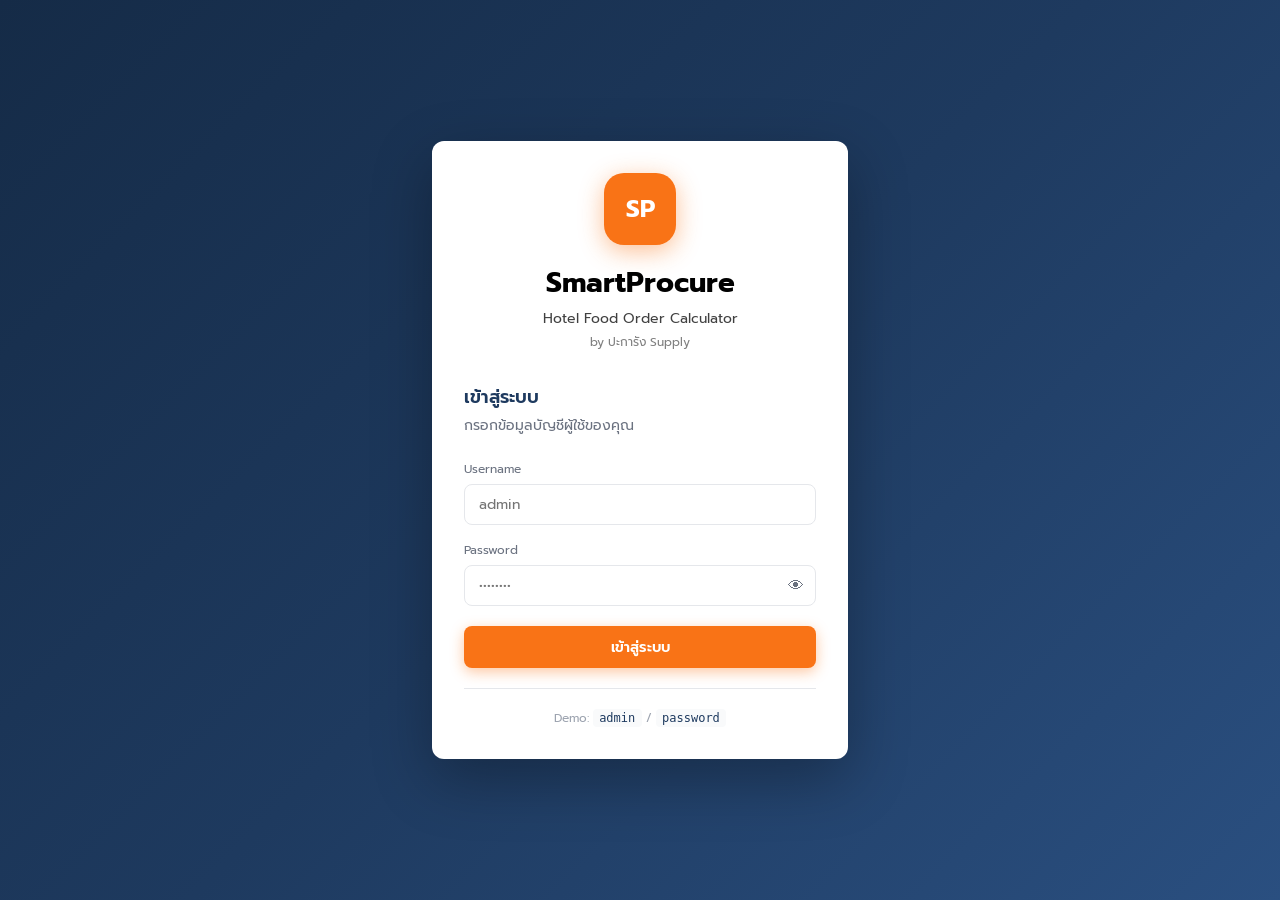
==== commit cfd902e4: "Update Feature" ====
--- a/dashboard.html
+++ b/dashboard.html
@@ -11,197 +11,307 @@
 <body>
 
   <!-- ── Navbar ── -->
-  <header class="navbar">
+  <nav class="navbar">
     <div class="navbar-brand">
       <div class="nav-logo">SP</div>
-      <div>
-        <span class="nav-title">SmartProcure</span>
-        <span class="nav-tag" data-i18n="nav.tagline">Hotel Food Order Calculator</span>
-      </div>
-    </div>
-    <div class="navbar-right">
-      <button id="lang-btn" onclick="toggleLang()" class="lang-btn">EN</button>
-      <button onclick="handleLogout()" class="btn-ghost" data-i18n="nav.logout">ออกจากระบบ →</button>
-    </div>
-  </header>
-
-  <!-- ── Duplicate Modal ── -->
-  <div id="dup-modal" class="modal-overlay hidden">
-    <div class="modal-card">
-      <div class="modal-icon">⚠️</div>
-      <h3 class="modal-title" data-i18n="modal.dupTitle">มีวัตถุดิบนี้อยู่แล้ว</h3>
-      <div id="modal-body" class="modal-body"></div>
-      <button class="btn-cta" onclick="closeDupModal()" data-i18n="modal.ok">ตกลง</button>
-    </div>
-  </div>
+      <span class="nav-title">SmartProcure</span>
+      <span class="nav-tag">Hotel Food Order Calculator</span>
+    </div>
+    <button onclick="handleLogout()" class="btn-ghost">ออกจากระบบ</button>
+  </nav>
 
   <!-- ── Main ── -->
-  <main class="main-wrap">
-
-    <!-- Page Title -->
+  <div class="main-wrap">
+
+    <!-- Page Header -->
     <div class="page-hd">
-      <h1 class="page-title" data-i18n="dash.title">Hotel Food Order Calculator</h1>
-      <p class="page-sub" data-i18n="dash.sub">คำนวณยอดสั่งวัตถุดิบตามจำนวนผู้เข้าพัก — แม่นยำ ±5% ลดของเหลือ</p>
-    </div>
-
-    <!-- Hotel Inputs -->
-    <section class="card">
-      <h2 class="card-title" data-i18n="dash.hotelInfo">ข้อมูลโรงแรม</h2>
+      <h1 class="page-title">คำนวณวัตถุดิบ</h1>
+      <p class="page-sub">ประมาณการสั่งซื้อวัตถุดิบตามจำนวนแขก</p>
+    </div>
+
+    <!-- Hotel Config -->
+    <div class="card">
+      <p class="card-title">ข้อมูลโรงแรม</p>
       <div class="input-grid">
         <div class="field-group">
-          <label class="field-label" data-i18n="dash.totalRooms">จำนวนห้องทั้งหมด</label>
-          <input id="total-rooms" type="number" value="80" min="1" class="field-input" oninput="recalculate()" />
+          <label class="field-label">จำนวนห้องทั้งหมด</label>
+          <input id="total-rooms" type="number" class="field-input" value="80" min="1" oninput="recalculate()" />
         </div>
         <div class="field-group">
-          <label class="field-label" data-i18n="dash.occupancy">Occupancy Rate (%)</label>
-          <input id="occupancy-rate" type="number" value="75" min="0" max="100" class="field-input" oninput="recalculate()" />
+          <label class="field-label">อัตราการเข้าพัก (%)</label>
+          <input id="occupancy-rate" type="number" class="field-input" value="75" min="0" max="100" oninput="recalculate()" />
         </div>
         <div class="field-group">
-          <label class="field-label" data-i18n="dash.guestsPerRoom">ผู้เข้าพัก / ห้อง</label>
-          <input id="guests-per-room" type="number" value="1.8" min="0.1" step="0.1" class="field-input" oninput="recalculate()" />
+          <label class="field-label">แขกต่อห้อง</label>
+          <input id="guests-per-room" type="number" class="field-input" value="1.8" min="1" step="0.1" oninput="recalculate()" />
         </div>
         <div class="field-group">
-          <label class="field-label" data-i18n="dash.buffer">Buffer เผื่อขาด</label>
-          <select id="buffer-rate" class="field-input" onchange="recalculate()">
-            <option value="3">3%</option>
-            <option value="5" selected>5%</option>
-            <option value="8">8%</option>
-            <option value="10">10%</option>
-          </select>
-        </div>
-      </div>
-      <p id="hotel-summary" class="summary-note"></p>
-    </section>
+          <label class="field-label">% เผื่อสูญเสีย (Trim/Waste)</label>
+          <input id="buffer-rate" type="number" class="field-input" value="5" min="0" max="50" oninput="recalculate()" />
+        </div>
+      </div>
+      <p class="summary-note">
+        <span id="hotel-summary"></span><br/>
+        <span id="meal-summary"></span>
+      </p>
+    </div>
+
+    <!-- ── ตั้งค่ามื้ออาหาร ── -->
+    <div class="card">
+      <p class="card-title">ตั้งค่ามื้ออาหาร</p>
+      <p class="page-sub" style="margin-bottom:1rem;margin-top:-0.5rem">กำหนดสัดส่วนแขกและตัวคูณบุฟเฟต์สำหรับแต่ละมื้อ</p>
+      <div id="meal-config-cards" class="meal-cfg-grid"></div>
+    </div>
 
     <!-- Meal Tabs -->
-    <section class="card">
-      <h2 class="card-title" data-i18n="dash.selectMeal">เลือกมื้ออาหาร</h2>
+    <div class="card" style="padding:1rem 1.25rem;">
+      <p class="card-title">เลือกมื้ออาหาร</p>
       <div class="tab-row" id="meal-tabs">
-        <button class="tab active" data-meal="breakfast" onclick="selectMeal('breakfast')" data-i18n="dash.breakfast">เช้า (Breakfast)</button>
-        <button class="tab" data-meal="lunch" onclick="selectMeal('lunch')" data-i18n="dash.lunch">กลางวัน (Lunch)</button>
-        <button class="tab" data-meal="dinner" onclick="selectMeal('dinner')" data-i18n="dash.dinner">เย็น (Dinner)</button>
-      </div>
-      <p id="meal-summary" class="summary-note"></p>
-    </section>
+        <button class="tab active" data-meal="breakfast" onclick="selectMeal('breakfast')">☀️ เช้า</button>
+        <button class="tab" data-meal="lunch" onclick="selectMeal('lunch')">🌤 กลางวัน</button>
+        <button class="tab" data-meal="dinner" onclick="selectMeal('dinner')">🌙 เย็น</button>
+      </div>
+    </div>
 
     <!-- Summary Cards -->
-    <div class="cards-grid" id="summary-cards">
+    <div class="cards-grid">
       <div class="stat-card blue">
-        <p class="stat-label" data-i18n="dash.cardGuests">ผู้รับประทานมื้อนี้</p>
+        <p class="stat-label">จำนวนแขก (มื้อนี้)</p>
         <p class="stat-value" id="card-guests">—</p>
-        <p class="stat-unit" data-i18n="dash.unitPerson">คน</p>
+        <p class="stat-unit">คน</p>
       </div>
       <div class="stat-card indigo">
-        <p class="stat-label" data-i18n="dash.cardBase">ฐานที่ต้องการ</p>
+        <p class="stat-label">ฐาน (กก.)</p>
         <p class="stat-value" id="card-base">—</p>
-        <p class="stat-unit" data-i18n="dash.unitKg">กก.</p>
+        <p class="stat-unit">กก.</p>
       </div>
       <div class="stat-card green">
-        <p class="stat-label" id="card-rec-label" data-i18n="dash.cardRec">แนะนำสั่ง (+5%)</p>
+        <p class="stat-label" id="card-rec-label">แนะนำสั่ง (+5%)</p>
         <p class="stat-value" id="card-rec">—</p>
-        <p class="stat-unit" data-i18n="dash.unitKg">กก.</p>
+        <p class="stat-unit">กก.</p>
       </div>
       <div class="stat-card amber">
-        <p class="stat-label" data-i18n="dash.cardCost">ค่าใช้จ่ายมื้อนี้</p>
+        <p class="stat-label">ค่าใช้จ่ายประมาณ</p>
         <p class="stat-value" id="card-cost">—</p>
         <p class="stat-unit">฿</p>
       </div>
     </div>
 
-    <!-- Ingredients Table / Accordion -->
-    <section class="card no-pad">
+    <!-- Ingredient Table / Accordion -->
+    <div class="card no-pad">
       <div class="table-hd">
-        <h2 class="card-title" style="margin:0" data-i18n="dash.ingredients">รายการวัตถุดิบ</h2>
-        <button onclick="exportCSV()" class="btn-cta" data-i18n="dash.export">↓ Export CSV</button>
-      </div>
-
-      <!-- Desktop table (≥1024px) -->
-      <div class="table-wrap desktop-only">
-        <table class="data-table" id="ing-table">
+        <span class="card-title" style="margin:0">รายการวัตถุดิบ</span>
+        <button class="btn-cta" onclick="exportCSV()">↓ ส่งออก CSV</button>
+      </div>
+
+      <!-- Desktop Table (≥1024px) -->
+      <div class="table-wrap desktop-table">
+        <table class="data-table">
           <thead>
             <tr>
-              <th data-i18n="th.name">วัตถุดิบ</th>
-              <th data-i18n="th.category">หมวด</th>
-              <th class="tc" data-i18n="th.grams">กรัม/คน</th>
-              <th class="tr" data-i18n="th.base">ฐาน (กก.)</th>
-              <th class="tr" data-i18n="th.rec">แนะนำสั่ง (กก.)</th>
-              <th class="tc" data-i18n="th.buffer">% เผื่อ</th>
-              <th class="tr" data-i18n="th.price">ราคา/กก. (฿)</th>
-              <th class="tr" data-i18n="th.cost">ค่าใช้จ่าย (฿)</th>
-              <th style="width:64px"></th>
+              <th>ชื่อวัตถุดิบ</th>
+              <th>หมวดหมู่</th>
+              <th class="tc">กรัม/คน</th>
+              <th class="tr">แขก (คน)</th>
+              <th class="tr">ฐาน (กก.)</th>
+              <th class="tr">แนะนำสั่ง (กก.)</th>
+              <th class="tr">ราคา/กก.</th>
+              <th class="tr">ค่าใช้จ่าย (฿)</th>
+              <th></th>
             </tr>
           </thead>
           <tbody id="table-body"></tbody>
         </table>
-        <div id="empty-msg" class="empty-state hidden" data-i18n="dash.empty">ยังไม่มีรายการ กรุณาเพิ่มวัตถุดิบด้านล่าง</div>
-      </div>
-
-      <!-- Mobile/Tablet accordion (<1024px) -->
-      <div id="accordion-wrap" class="accordion-wrap mobile-tablet-only"></div>
-
-      <!-- Add Item -->
+        <div id="empty-msg" class="empty-state hidden">ยังไม่มีรายการวัตถุดิบสำหรับมื้อนี้</div>
+      </div>
+
+      <!-- Accordion (mobile / tablet) -->
+      <div id="accordion-list" class="accordion-list"></div>
+
+      <!-- Add Item Row -->
       <div class="add-row">
+        <p class="card-title" style="margin-bottom:0.875rem">เพิ่มวัตถุดิบ</p>
         <div class="add-fields">
-          <div class="field-group grow">
-            <label class="field-label" data-i18n="dash.newName">ชื่อวัตถุดิบ</label>
-            <div class="autocomplete-wrap">
-              <input id="new-name" type="text" class="field-input" placeholder="เช่น หมูสับ" />
-              <div class="autocomplete-drop" id="ac-drop"></div>
+          <div class="field-group" style="flex:1;min-width:140px">
+            <label class="field-label">ชื่อวัตถุดิบ</label>
+            <input id="new-name" type="text" class="field-input" placeholder="ค้นหาหรือกรอกใหม่..." />
+          </div>
+          <div class="field-group" style="min-width:150px">
+            <label class="field-label">หมวดหมู่</label>
+            <select id="new-cat" class="field-input">
+              <option>ชิ้นส่วนหมู</option><option>หมูแปรรูป</option><option>หมูกระทะ/ชาบู</option>
+              <option>ไก่/แปรรูป</option><option>ชิ้นส่วนวัว</option><option>วัว/แปรรูป</option>
+              <option>เป็ด/แปรรูป</option><option>กุ้ง</option><option>หมึก</option><option>ปู</option>
+              <option>ลูกชิ้น/ไส้กรอก & ของทานเล่น</option>
+            </select>
+          </div>
+          <div class="field-group" style="min-width:110px">
+            <label class="field-label">ราคา/กก. (฿)</label>
+            <input id="new-price" type="number" class="field-input" value="0" min="0" />
+          </div>
+        </div>
+
+        <!-- Meal checkboxes + grams -->
+        <div class="new-meal-rows" style="margin-top:0.875rem">
+          <p class="field-label" style="margin-bottom:0.5rem">มื้อที่ใช้ & กรัม/คน</p>
+          <div class="new-meal-grid">
+            <!-- Breakfast -->
+            <div class="new-meal-item">
+              <label class="meal-cb-label">
+                <input type="checkbox" id="new-cb-breakfast" onchange="toggleNewGrams('breakfast')" />
+                <span>☀️ เช้า</span>
+              </label>
+              <div id="new-grams-row-breakfast" class="new-grams-row hidden">
+                <input id="new-g-breakfast" type="number" class="field-input" value="100" min="0" style="width:80px" />
+                <span class="field-label" style="margin:0">กรัม/คน</span>
+              </div>
             </div>
-          </div>
-          <div class="field-group" style="min-width:160px">
-            <label class="field-label" data-i18n="dash.newCat">หมวดหมู่</label>
-            <select id="new-cat" class="field-input">
-              <option value="ชิ้นส่วนหมู">ชิ้นส่วนหมู</option>
-              <option value="หมูแปรรูป">หมูแปรรูป</option>
-              <option value="หมูกระทะ/ชาบู">หมูกระทะ/ชาบู</option>
-              <option value="ไก่/แปรรูป">ไก่/แปรรูป</option>
-              <option value="ชิ้นส่วนวัว">ชิ้นส่วนวัว</option>
-              <option value="วัว/แปรรูป">วัว/แปรรูป</option>
-              <option value="เป็ด/แปรรูป">เป็ด/แปรรูป</option>
-              <option value="กุ้ง">กุ้ง</option>
-              <option value="หมึก">หมึก</option>
-              <option value="ปู">ปู</option>
-              <option value="ลูกชิ้น/ไส้กรอก & ของทานเล่น">ลูกชิ้น/ไส้กรอก & ของทานเล่น</option>
-            </select>
-          </div>
-          <div class="field-group" style="width:100px">
-            <label class="field-label" data-i18n="dash.newGrams">กรัม/คน</label>
-            <input id="new-grams" type="number" value="100" min="1" class="field-input" />
-          </div>
-          <div class="field-group" style="width:120px">
-            <label class="field-label" data-i18n="dash.newPrice">ราคา/กก. (฿)</label>
-            <input id="new-price" type="number" value="0" min="0" class="field-input" />
-          </div>
-          <button onclick="addItem()" class="btn-cta" style="align-self:flex-end;white-space:nowrap" data-i18n="dash.addBtn">+ เพิ่มรายการ</button>
-        </div>
-      </div>
-    </section>
-
-    <!-- Daily Summary -->
-    <section class="card">
-      <h2 class="card-title" data-i18n="dash.dailySummary">สรุปทั้งวัน</h2>
-      <div class="cards-grid" id="daily-cards"></div>
+            <!-- Lunch -->
+            <div class="new-meal-item">
+              <label class="meal-cb-label">
+                <input type="checkbox" id="new-cb-lunch" onchange="toggleNewGrams('lunch')" />
+                <span>🌤 กลางวัน</span>
+              </label>
+              <div id="new-grams-row-lunch" class="new-grams-row hidden">
+                <input id="new-g-lunch" type="number" class="field-input" value="100" min="0" style="width:80px" />
+                <span class="field-label" style="margin:0">กรัม/คน</span>
+              </div>
+            </div>
+            <!-- Dinner -->
+            <div class="new-meal-item">
+              <label class="meal-cb-label">
+                <input type="checkbox" id="new-cb-dinner" onchange="toggleNewGrams('dinner')" />
+                <span>🌙 เย็น</span>
+              </label>
+              <div id="new-grams-row-dinner" class="new-grams-row hidden">
+                <input id="new-g-dinner" type="number" class="field-input" value="100" min="0" style="width:80px" />
+                <span class="field-label" style="margin:0">กรัม/คน</span>
+              </div>
+            </div>
+          </div>
+        </div>
+
+        <div style="margin-top:1rem">
+          <button class="btn-cta" onclick="addItem()">+ เพิ่มรายการ</button>
+        </div>
+      </div>
+    </div>
+
+    <!-- Daily Summary & Charts -->
+    <div class="card">
+      <p class="card-title">สรุปรายวัน</p>
+      <div style="display:grid;grid-template-columns:repeat(auto-fit,minmax(150px,1fr));gap:0.875rem" id="daily-cards"></div>
+
       <div class="charts-row">
         <div>
-          <p class="chart-title" data-i18n="dash.chartBar">กก. น้ำหนักรวม แยกมื้อ</p>
-          <div id="bar-chart" class="bar-chart"></div>
-        </div>
-        <div class="pie-section">
-          <p class="chart-title" data-i18n="dash.chartPie">สัดส่วนหมวดหมู่รวมทั้งวัน</p>
+          <p class="chart-title">ปริมาณวัตถุดิบ (กก.) ต่อมื้อ</p>
+          <div class="bar-chart" id="bar-chart"></div>
+        </div>
+        <div>
+          <p class="chart-title">สัดส่วนตามหมวดหมู่ (รวมทุกมื้อ)</p>
           <div class="pie-wrap">
-            <canvas id="pie-canvas" width="160" height="160" class="pie-canvas"></canvas>
-            <div id="pie-legend" class="pie-legend"></div>
-          </div>
-        </div>
-      </div>
-    </section>
-
-    <p class="footer" data-i18n="dash.footer">SmartProcure © 2024 by ปะการัง Supply — สูตร: (กรัม/คน × ผู้รับประทาน / 1000) × (1 + Buffer%)</p>
-  </main>
-
-  <script src="js/i18n.js"></script>
-  <script src="js/db.js"></script>
+            <canvas id="pie-canvas" class="pie-canvas" width="160" height="160"></canvas>
+            <div class="pie-legend" id="pie-legend"></div>
+          </div>
+        </div>
+      </div>
+    </div>
+
+    <p class="footer">SmartProcure © 2024 — ปะการัง Supply</p>
+  </div>
+
+  <!-- ── Duplicate Modal ── -->
+  <div id="dup-modal" class="modal-overlay hidden" onclick="closeDupModal(event)">
+    <div class="modal-card" style="max-width:400px">
+      <div style="text-align:center;margin-bottom:1rem">
+        <span style="font-size:2.5rem">⚠️</span>
+        <h3 style="font-size:1.125rem;font-weight:700;color:var(--navy);margin-top:0.5rem">มีวัตถุดิบนี้อยู่แล้ว</h3>
+      </div>
+      <div id="dup-info" class="dup-info-box"></div>
+      <div style="text-align:center;margin-top:1.25rem">
+        <button class="btn-cta" onclick="closeDupModal()">ตกลง</button>
+      </div>
+    </div>
+  </div>
+
+  <!-- ── Edit Modal ── -->
+  <div id="edit-modal" class="modal-overlay hidden" onclick="closeEditModal(event)">
+    <div class="modal-card" style="max-width:540px">
+      <div class="modal-header">
+        <h3 class="modal-title">แก้ไขวัตถุดิบ</h3>
+        <button class="modal-close" onclick="closeEditModal()">×</button>
+      </div>
+
+      <!-- Section 1: read-only -->
+      <div class="modal-section">
+        <div class="modal-row"><span class="modal-label">ชื่อวัตถุดิบ</span><span id="em-name" class="modal-value bold"></span></div>
+        <div class="modal-row"><span class="modal-label">หมวดหมู่</span><span id="em-cat" class="modal-value"></span></div>
+        <div class="modal-row"><span class="modal-label">ราคา/กก.</span><span id="em-price" class="modal-value"></span></div>
+      </div>
+
+      <!-- Section 2: meals checkboxes + grams -->
+      <div class="modal-section">
+        <p class="modal-section-title">มื้อที่ใช้ & กรัม/คน</p>
+
+        <!-- Breakfast -->
+        <div class="em-meal-row">
+          <label class="meal-cb-label">
+            <input type="checkbox" id="em-cb-breakfast" onchange="toggleEditMealRow('breakfast')" />
+            <span>☀️ เช้า</span>
+          </label>
+          <div id="em-grams-row-breakfast" class="em-grams-inline" style="display:none">
+            <input id="em-g-breakfast" type="number" class="field-input" min="0" style="width:90px"
+              oninput="updateEditCalc(getAllItems().find(i=>i.id===editingItemId)||{})" />
+            <span class="field-label" style="margin:0">กรัม/คน</span>
+          </div>
+        </div>
+        <!-- Lunch -->
+        <div class="em-meal-row">
+          <label class="meal-cb-label">
+            <input type="checkbox" id="em-cb-lunch" onchange="toggleEditMealRow('lunch')" />
+            <span>🌤 กลางวัน</span>
+          </label>
+          <div id="em-grams-row-lunch" class="em-grams-inline" style="display:none">
+            <input id="em-g-lunch" type="number" class="field-input" min="0" style="width:90px"
+              oninput="updateEditCalc(getAllItems().find(i=>i.id===editingItemId)||{})" />
+            <span class="field-label" style="margin:0">กรัม/คน</span>
+          </div>
+        </div>
+        <!-- Dinner -->
+        <div class="em-meal-row">
+          <label class="meal-cb-label">
+            <input type="checkbox" id="em-cb-dinner" onchange="toggleEditMealRow('dinner')" />
+            <span>🌙 เย็น</span>
+          </label>
+          <div id="em-grams-row-dinner" class="em-grams-inline" style="display:none">
+            <input id="em-g-dinner" type="number" class="field-input" min="0" style="width:90px"
+              oninput="updateEditCalc(getAllItems().find(i=>i.id===editingItemId)||{})" />
+            <span class="field-label" style="margin:0">กรัม/คน</span>
+          </div>
+        </div>
+      </div>
+
+      <!-- Section 3: calculated -->
+      <div class="modal-section">
+        <p class="modal-section-title">ค่าคำนวณ (มื้อที่เลือก)</p>
+        <div class="modal-row"><span class="modal-label">ฐาน (กก.)</span><span id="em-base" class="modal-value"></span></div>
+        <div class="modal-row"><span class="modal-label" id="em-rec-label">แนะนำสั่ง (+5%)</span><span id="em-rec" class="modal-value bold orange"></span></div>
+        <div class="modal-row"><span class="modal-label">ค่าใช้จ่าย (฿)</span><span id="em-cost" class="modal-value bold"></span></div>
+      </div>
+
+      <!-- Actions -->
+      <div class="modal-actions">
+        <button class="btn-cta" onclick="saveEdit()">บันทึก</button>
+        <button class="btn-danger" onclick="deleteFromModal()">ลบวัตถุดิบ</button>
+        <button class="btn-outline" onclick="closeEditModal()">ปิด</button>
+      </div>
+    </div>
+  </div>
+
+  <script src="js/db/db-items.js"></script>
+  <script src="js/db/db-config.js"></script>
+  <script src="js/db/db-history.js"></script>
+  <script src="js/db-manager.js"></script>
   <script src="js/auth.js"></script>
   <script src="js/dashboard.js"></script>
 </body>
--- a/css/style-dashboard.css
+++ b/css/style-dashboard.css
@@ -1,38 +1,33 @@
 /* =====================================================
-   SmartProcure — style-dashboard.css
+   SmartProcure — style-dashboard.css v2
    60% White  |  30% Navy #1E3A5F  |  10% Orange #F97316
    ===================================================== */
 
-@import url("https://fonts.googleapis.com/css2?family=Prompt:wght@300;400;500;600;700&display=swap");
+@import url('https://fonts.googleapis.com/css2?family=Prompt:wght@300;400;500;600;700&display=swap');
 
 /* ── Design Tokens ── */
 :root {
-  --white: #ffffff;
-  --off-white: #f9fafb;
-  --bg: #f0f4f8;
-  --navy: #1e3a5f;
-  --navy-light: #2a4f80;
-  --navy-dark: #152b47;
-  --orange: #f97316;
-  --orange-dark: #ea6c0a;
-  --border: #e2e8f0;
-  --muted: #64748b;
-  --light: #94a3b8;
-  --radius: 0.75rem;
-  --radius-sm: 0.5rem;
-  --shadow: 0 1px 4px rgba(0, 0, 0, 0.07), 0 1px 2px rgba(0, 0, 0, 0.04);
-  --shadow-md: 0 4px 16px rgba(0, 0, 0, 0.1);
-  --font: "Prompt", "Sarabun", system-ui, sans-serif;
+  --white:       #FFFFFF;
+  --off-white:   #F9FAFB;
+  --bg:          #F0F4F8;
+  --navy:        #1E3A5F;
+  --navy-light:  #2A4F80;
+  --navy-dark:   #152B47;
+  --ocean:       #F97316;
+  --orange:      #F97316;
+  --orange-dark: #EA6C0A;
+  --border:      #E2E8F0;
+  --muted:       #64748B;
+  --light:       #94A3B8;
+  --radius:      0.75rem;
+  --radius-sm:   0.5rem;
+  --shadow:      0 1px 4px rgba(0,0,0,0.07), 0 1px 2px rgba(0,0,0,0.04);
+  --shadow-md:   0 4px 16px rgba(0,0,0,0.1);
+  --font:        'Prompt', 'Sarabun', system-ui, sans-serif;
 }
 
 /* ── Reset ── */
-*,
-*::before,
-*::after {
-  box-sizing: border-box;
-  margin: 0;
-  padding: 0;
-}
+*, *::before, *::after { box-sizing: border-box; margin: 0; padding: 0; }
 body {
   font-family: var(--font);
   background: var(--bg);
@@ -42,32 +37,17 @@
   font-size: 16px;
   line-height: 1.5;
 }
-button {
-  font-family: var(--font);
-  cursor: pointer;
-}
-input,
-select {
-  font-family: var(--font);
-}
-table {
-  border-collapse: collapse;
-  width: 100%;
-}
+button { font-family: var(--font); cursor: pointer; }
+input, select { font-family: var(--font); }
+table { border-collapse: collapse; width: 100%; }
 
 /* ── Utils ── */
-.hidden {
-  display: none !important;
-}
-.tc {
-  text-align: center;
-}
-.tr {
-  text-align: right;
-}
-.tl {
-  text-align: left;
-}
+.hidden { display: none !important; }
+.tc { text-align: center; }
+.tr { text-align: right; }
+.tl { text-align: left; }
+.bold { font-weight: 600; }
+.orange { color: var(--orange); }
 
 /* ── Navbar ── */
 .navbar {
@@ -81,73 +61,39 @@
   position: sticky;
   top: 0;
   z-index: 100;
-  box-shadow: 0 2px 12px rgba(21, 43, 71, 0.4);
-}
-.navbar-brand {
-  display: flex;
-  align-items: center;
-  gap: 0.75rem;
-}
+  box-shadow: 0 2px 12px rgba(21,43,71,0.4);
+}
+.navbar-brand { display: flex; align-items: center; gap: 0.75rem; }
 .nav-logo {
-  width: 2.25rem;
-  height: 2.25rem;
-  background: rgba(255, 255, 255, 0.12);
+  width: 2.25rem; height: 2.25rem;
+  background: rgba(255,255,255,0.12);
   border-radius: 0.5rem;
-  display: flex;
-  align-items: center;
-  justify-content: center;
-  font-size: 0.875rem;
-  font-weight: 700;
-}
-.nav-title {
-  font-weight: 600;
-  font-size: 0.9375rem;
-}
-.nav-tag {
-  color: #93c5fd;
-  font-size: 0.75rem;
-  margin-left: 0.5rem;
-}
-@media (max-width: 600px) {
-  .nav-tag {
-    display: none;
-  }
-}
-
-.navbar-right {
-  display: flex;
-  align-items: center;
-  gap: 0.75rem;
-}
+  display: flex; align-items: center; justify-content: center;
+  font-size: 0.875rem; font-weight: 700;
+}
+.nav-title  { font-weight: 600; font-size: 0.9375rem; }
+.nav-tag    { color: #93C5FD; font-size: 0.75rem; margin-left: 0.5rem; }
+@media (max-width: 600px) { .nav-tag { display: none; } }
+
+.navbar-right { display: flex; align-items: center; gap: 0.75rem; }
 .lang-btn {
-  background: rgba(255, 255, 255, 0.12);
-  color: rgba(255, 255, 255, 0.85);
-  border: 1px solid rgba(255, 255, 255, 0.2);
+  background: rgba(255,255,255,0.12);
+  color: rgba(255,255,255,0.85);
+  border: 1px solid rgba(255,255,255,0.2);
   padding: 0.3rem 0.75rem;
   border-radius: 9999px;
-  font-size: 0.75rem;
-  font-weight: 600;
+  font-size: 0.75rem; font-weight: 600;
   letter-spacing: 0.05em;
   transition: background 0.15s;
 }
-.lang-btn:hover {
-  background: rgba(255, 255, 255, 0.22);
-}
+.lang-btn:hover { background: rgba(255,255,255,0.22); }
 .btn-ghost {
-  background: transparent;
-  border: none;
-  color: #93c5fd;
-  font-size: 0.8125rem;
-  padding: 0.375rem 0.75rem;
-  border-radius: 0.5rem;
-  transition:
-    color 0.15s,
-    background 0.15s;
-}
-.btn-ghost:hover {
-  color: #fff;
-  background: rgba(255, 255, 255, 0.1);
-}
+  background: transparent; border: none;
+  color: #93C5FD; font-size: 0.8125rem;
+  padding: 0.375rem 0.75rem; border-radius: 0.5rem;
+  transition: color 0.15s, background 0.15s;
+}
+.btn-ghost:hover { color: #fff; background: rgba(255,255,255,0.1); }
 
 /* ── Main Wrap ── */
 .main-wrap {
@@ -160,17 +106,8 @@
 }
 
 /* ── Page Header ── */
-/* .page-hd    { } */
-.page-title {
-  font-size: 1.375rem;
-  font-weight: 700;
-  color: var(--navy);
-}
-.page-sub {
-  font-size: 0.875rem;
-  color: var(--muted);
-  margin-top: 0.25rem;
-}
+.page-title { font-size: 1.375rem; font-weight: 700; color: var(--navy); }
+.page-sub   { font-size: 0.875rem; color: var(--muted); margin-top: 0.25rem; }
 
 /* ── Card ── */
 .card {
@@ -180,15 +117,8 @@
   padding: 1.25rem;
   box-shadow: var(--shadow);
 }
-.card.no-pad {
-  padding: 0;
-}
-.card-title {
-  font-size: 0.9375rem;
-  font-weight: 600;
-  color: var(--navy);
-  margin-bottom: 1rem;
-}
+.card.no-pad { padding: 0; }
+.card-title { font-size: 0.9375rem; font-weight: 600; color: var(--navy); margin-bottom: 1rem; }
 
 /* ── Input Grid (4 cols) ── */
 .input-grid {
@@ -197,21 +127,12 @@
   gap: 0.75rem;
 }
 @media (min-width: 900px) {
-  .input-grid {
-    grid-template-columns: repeat(4, 1fr);
-  }
+  .input-grid { grid-template-columns: repeat(4, 1fr); }
 }
 
 /* ── Fields ── */
-.field-group {
-  display: flex;
-  flex-direction: column;
-}
-.field-label {
-  font-size: 0.75rem;
-  color: var(--muted);
-  margin-bottom: 0.375rem;
-}
+.field-group { display: flex; flex-direction: column; }
+.field-label { font-size: 0.75rem; color: var(--muted); margin-bottom: 0.375rem; }
 .field-input {
   border: 1px solid var(--border);
   border-radius: var(--radius-sm);
@@ -221,37 +142,21 @@
   background: var(--white);
   outline: none;
   width: 100%;
-  transition:
-    border-color 0.15s,
-    box-shadow 0.15s;
+  transition: border-color 0.15s, box-shadow 0.15s;
 }
 .field-input:focus {
   border-color: var(--orange);
-  box-shadow: 0 0 0 3px rgba(249, 115, 22, 0.15);
-}
-.field-input[type="number"] {
-  font-weight: 600;
-}
-select.field-input {
-  font-weight: 600;
-}
+  box-shadow: 0 0 0 3px rgba(249,115,22,0.15);
+}
+.field-input[type=number] { font-weight: 600; }
+select.field-input { font-weight: 600; }
 
 /* ── Summary Note ── */
-.summary-note {
-  font-size: 0.78rem;
-  color: var(--light);
-  margin-top: 0.875rem;
-}
-.summary-note strong {
-  color: var(--navy);
-}
+.summary-note { font-size: 0.78rem; color: var(--light); margin-top: 0.875rem; }
+.summary-note strong { color: var(--navy); }
 
 /* ── Tabs ── */
-.tab-row {
-  display: flex;
-  gap: 0.5rem;
-  flex-wrap: wrap;
-}
+.tab-row { display: flex; gap: 0.5rem; flex-wrap: wrap; }
 .tab {
   padding: 0.5rem 1.125rem;
   border-radius: var(--radius-sm);
@@ -259,20 +164,14 @@
   background: var(--white);
   font-size: 0.875rem;
   color: var(--muted);
-  transition:
-    border-color 0.15s,
-    color 0.15s,
-    background 0.15s;
-}
-.tab:hover {
-  border-color: var(--navy);
-  color: var(--navy);
-}
+  transition: border-color 0.15s, color 0.15s, background 0.15s;
+}
+.tab:hover { border-color: var(--navy); color: var(--navy); }
 .tab.active {
   background: var(--navy);
   color: #fff;
   border-color: var(--navy);
-  box-shadow: 0 2px 8px rgba(21, 43, 71, 0.3);
+  box-shadow: 0 2px 8px rgba(21,43,71,0.3);
 }
 
 /* ── Stat Cards (4-grid) ── */
@@ -282,74 +181,36 @@
   gap: 0.875rem;
 }
 @media (min-width: 900px) {
-  .cards-grid {
-    grid-template-columns: repeat(4, 1fr);
-  }
+  .cards-grid { grid-template-columns: repeat(4, 1fr); }
 }
 .stat-card {
   border-radius: var(--radius);
   padding: 1.125rem 1rem;
   border: 1px solid;
-  transition:
-    transform 0.15s,
-    box-shadow 0.15s;
+  transition: transform 0.15s, box-shadow 0.15s;
   cursor: default;
 }
-.stat-card:hover {
-  transform: translateY(-3px);
-  box-shadow: var(--shadow-md);
-}
-.stat-card.blue {
-  background: #eff6ff;
-  border-color: #bfdbfe;
-}
-.stat-card.indigo {
-  background: #eef2ff;
-  border-color: #c7d2fe;
-}
-.stat-card.green {
-  background: #ecfdf5;
-  border-color: #a7f3d0;
-}
-.stat-card.amber {
-  background: #fffbeb;
-  border-color: #fde68a;
-}
-.stat-label {
-  font-size: 0.75rem;
-  color: var(--muted);
-  margin-bottom: 0.25rem;
-}
-.stat-value {
-  font-size: 1.5rem;
-  font-weight: 700;
-  color: var(--navy);
-  line-height: 1.2;
-}
-.stat-unit {
-  font-size: 0.75rem;
-  color: var(--muted);
-  margin-top: 0.125rem;
-}
-
-/* ── Table ── */
+.stat-card:hover { transform: translateY(-3px); box-shadow: var(--shadow-md); }
+.stat-card.blue   { background: #EFF6FF; border-color: #BFDBFE; }
+.stat-card.indigo { background: #EEF2FF; border-color: #C7D2FE; }
+.stat-card.green  { background: #ECFDF5; border-color: #A7F3D0; }
+.stat-card.amber  { background: #FFFBEB; border-color: #FDE68A; }
+.stat-label { font-size: 0.75rem; color: var(--muted); margin-bottom: 0.25rem; }
+.stat-value { font-size: 1.5rem; font-weight: 700; color: var(--navy); line-height: 1.2; }
+.stat-unit  { font-size: 0.75rem; color: var(--muted); margin-top: 0.125rem; }
+
+/* ── Table Header ── */
 .table-hd {
-  display: flex;
-  align-items: center;
-  justify-content: space-between;
+  display: flex; align-items: center; justify-content: space-between;
   padding: 1rem 1.25rem;
   border-bottom: 1px solid var(--border);
 }
-.table-wrap {
-  overflow-x: auto;
-}
+.table-wrap { overflow-x: auto; }
 .data-table th {
   padding: 0.625rem 0.875rem;
-  font-size: 0.7rem;
-  font-weight: 600;
+  font-size: 0.7rem; font-weight: 600;
   color: var(--muted);
-  text-transform: uppercase;
-  letter-spacing: 0.06em;
+  text-transform: uppercase; letter-spacing: 0.06em;
   background: var(--off-white);
   border-bottom: 1px solid var(--border);
   white-space: nowrap;
@@ -360,161 +221,119 @@
   border-bottom: 1px solid var(--off-white);
   vertical-align: middle;
 }
-.data-table tbody tr:hover {
-  background: var(--off-white);
-}
-.data-table tbody tr:last-child td {
-  border-bottom: none;
-}
+.data-table tbody tr:hover { background: var(--off-white); }
+.data-table tbody tr:last-child td { border-bottom: none; }
 .empty-state {
-  text-align: center;
-  padding: 3rem 1rem;
-  color: var(--muted);
-  font-size: 0.875rem;
+  text-align: center; padding: 3rem 1rem;
+  color: var(--muted); font-size: 0.875rem;
+}
+
+/* ── Category Header Row (Desktop) ── */
+.cat-header-row td {
+  background: #EEF2FF;
+  font-weight: 600;
+  color: var(--navy);
+  font-size: 0.8rem;
+  padding-top: 0.625rem;
+  padding-bottom: 0.625rem;
+  border-bottom: 1px solid #C7D2FE;
+  border-top: 2px solid #C7D2FE;
+}
+.cat-header-row:first-child td { border-top: none; }
+
+/* ── Desktop / Mobile Visibility ── */
+.desktop-table { display: none; }
+#accordion-list { display: block; }
+
+@media (min-width: 1024px) {
+  .desktop-table  { display: block; }
+  #accordion-list { display: none; }
 }
 
 /* ── Add Row ── */
-.add-row {
-  padding: 1rem 1.25rem;
-  border-top: 1px solid var(--border);
-}
-.add-fields {
-  display: flex;
-  flex-wrap: wrap;
-  gap: 0.625rem;
-  align-items: flex-end;
-}
-.add-fields .grow {
-  flex: 1;
-  min-width: 140px;
-}
-
-/* ── CTA Button ── */
+.add-row    { padding: 1rem 1.25rem; border-top: 1px solid var(--border); }
+.add-fields { display: flex; flex-wrap: wrap; gap: 0.625rem; align-items: flex-end; }
+.add-fields .grow { flex: 1; min-width: 140px; }
+
+/* ── Buttons ── */
 .btn-cta {
   background: var(--orange);
-  color: #fff;
-  border: none;
+  color: #fff; border: none;
   padding: 0.5625rem 1.25rem;
   border-radius: var(--radius-sm);
-  font-size: 0.875rem;
-  font-weight: 600;
-  display: inline-flex;
-  align-items: center;
-  justify-content: center;
-  gap: 0.5rem;
-  transition:
-    background 0.15s,
-    transform 0.1s,
-    box-shadow 0.15s;
-  box-shadow: 0 2px 8px rgba(249, 115, 22, 0.3);
+  font-size: 0.875rem; font-weight: 600;
+  display: inline-flex; align-items: center; justify-content: center; gap: 0.5rem;
+  transition: background 0.15s, transform 0.1s, box-shadow 0.15s;
+  box-shadow: 0 2px 8px rgba(249,115,22,0.3);
   white-space: nowrap;
 }
-.btn-cta:hover {
-  background: var(--orange-dark);
-  transform: translateY(-1px);
-  box-shadow: 0 4px 14px rgba(249, 115, 22, 0.45);
-}
+.btn-cta:hover { background: var(--orange-dark); transform: translateY(-1px); box-shadow: 0 4px 14px rgba(249,115,22,0.45); }
+
+.btn-danger {
+  background: #EF4444;
+  color: #fff; border: none;
+  padding: 0.5625rem 1.25rem;
+  border-radius: var(--radius-sm);
+  font-size: 0.875rem; font-weight: 600;
+  display: inline-flex; align-items: center; justify-content: center; gap: 0.5rem;
+  transition: background 0.15s, transform 0.1s;
+}
+.btn-danger:hover { background: #DC2626; transform: translateY(-1px); }
+
+.btn-outline {
+  background: transparent;
+  color: var(--muted); border: 1px solid var(--border);
+  padding: 0.5625rem 1.25rem;
+  border-radius: var(--radius-sm);
+  font-size: 0.875rem; font-weight: 500;
+  display: inline-flex; align-items: center; justify-content: center;
+  transition: border-color 0.15s, color 0.15s;
+}
+.btn-outline:hover { border-color: var(--navy); color: var(--navy); }
+
+/* ── Edit Button ── */
+.edit-btn {
+  background: #EEF2FF; border: none;
+  color: var(--navy-light); font-size: 0.875rem;
+  padding: 2px 8px; border-radius: 4px;
+  transition: color 0.15s, background 0.15s;
+  white-space: nowrap;
+}
+.edit-btn:hover { color: var(--navy); background: #C7D2FE; }
+
+/* ── Delete Button ── */
+.del-btn {
+  background: none; border: none;
+  color: #D1D5DB; font-size: 1rem;
+  padding: 2px 6px; border-radius: 4px;
+  transition: color 0.15s, background 0.15s;
+}
+.del-btn:hover { color: #EF4444; background: #FEE2E2; }
 
 /* ── Badge ── */
 .badge {
-  display: inline-block;
-  font-size: 0.7rem;
-  font-weight: 500;
-  padding: 0.15rem 0.55rem;
-  border-radius: 9999px;
+  display: inline-block; font-size: 0.7rem; font-weight: 500;
+  padding: 0.15rem 0.55rem; border-radius: 9999px;
   white-space: nowrap;
 }
-.badge-pork {
-  background: #fce7f3;
-  color: #9d174d;
-}
-.badge-ppork {
-  background: #fdf4ff;
-  color: #86198f;
-}
-.badge-shabu {
-  background: #fff7ed;
-  color: #c2410c;
-}
-.badge-chicken {
-  background: #fefce8;
-  color: #a16207;
-}
-.badge-beef {
-  background: #fee2e2;
-  color: #b91c1c;
-}
-.badge-pbeef {
-  background: #fef3c7;
-  color: #b45309;
-}
-.badge-duck {
-  background: #f0fdf4;
-  color: #166534;
-}
-.badge-shrimp {
-  background: #fff1f2;
-  color: #be123c;
-}
-.badge-squid {
-  background: #f0f9ff;
-  color: #0369a1;
-}
-.badge-crab {
-  background: #ecfdf5;
-  color: #047857;
-}
-.badge-ball {
-  background: #f5f3ff;
-  color: #6d28d9;
-}
-.badge-other {
-  background: #f3f4f6;
-  color: #4b5563;
-}
+.badge-pork     { background: #FCE7F3; color: #9D174D; }
+.badge-ppork    { background: #FDF4FF; color: #86198F; }
+.badge-shabu    { background: #FFF7ED; color: #C2410C; }
+.badge-chicken  { background: #FEFCE8; color: #A16207; }
+.badge-beef     { background: #FEE2E2; color: #B91C1C; }
+.badge-pbeef    { background: #FEF3C7; color: #B45309; }
+.badge-duck     { background: #F0FDF4; color: #166534; }
+.badge-shrimp   { background: #FFF1F2; color: #BE123C; }
+.badge-squid    { background: #F0F9FF; color: #0369A1; }
+.badge-crab     { background: #ECFDF5; color: #047857; }
+.badge-ball     { background: #F5F3FF; color: #6D28D9; }
+.badge-other    { background: #F3F4F6; color: #4B5563; }
 
 /* ── Progress Bar ── */
-.prog-wrap {
-  display: flex;
-  align-items: center;
-  gap: 0.5rem;
-}
-.prog-bg {
-  flex: 1;
-  height: 6px;
-  background: #e5e7eb;
-  border-radius: 9999px;
-  overflow: hidden;
-}
-.prog-bar {
-  height: 100%;
-  background: var(--navy);
-  border-radius: 9999px;
-  transition: width 0.3s;
-}
-.prog-label {
-  font-size: 0.7rem;
-  color: var(--muted);
-  width: 32px;
-  text-align: right;
-}
-
-/* ── Delete Button ── */
-.del-btn {
-  background: none;
-  border: none;
-  color: #d1d5db;
-  font-size: 1rem;
-  padding: 2px 6px;
-  border-radius: 4px;
-  transition:
-    color 0.15s,
-    background 0.15s;
-}
-.del-btn:hover {
-  color: #ef4444;
-  background: #fee2e2;
-}
+.prog-wrap  { display: flex; align-items: center; gap: 0.5rem; }
+.prog-bg    { flex: 1; height: 6px; background: #E5E7EB; border-radius: 9999px; overflow: hidden; }
+.prog-bar   { height: 100%; background: var(--navy); border-radius: 9999px; transition: width 0.3s; }
+.prog-label { font-size: 0.7rem; color: var(--muted); width: 32px; text-align: right; }
 
 /* ── Daily Cards ── */
 .daily-card {
@@ -522,51 +341,20 @@
   border: 1px solid var(--border);
   border-radius: var(--radius);
   padding: 1rem;
-  transition:
-    transform 0.15s,
-    box-shadow 0.15s;
+  transition: transform 0.15s, box-shadow 0.15s;
   cursor: default;
 }
-.daily-card:hover {
-  transform: translateY(-2px);
-  box-shadow: var(--shadow-md);
-}
+.daily-card:hover { transform: translateY(-2px); box-shadow: var(--shadow-md); }
 .daily-card.dark {
   background: var(--navy);
   border-color: var(--navy);
 }
-.dc-label {
-  font-size: 0.75rem;
-  color: var(--muted);
-  margin-bottom: 0.25rem;
-}
-.dc-label-dk {
-  font-size: 0.75rem;
-  color: #93c5fd;
-  margin-bottom: 0.25rem;
-}
-.dc-value {
-  font-size: 1.25rem;
-  font-weight: 700;
-  color: var(--navy);
-}
-.dc-value-dk {
-  font-size: 1.25rem;
-  font-weight: 700;
-  color: #fff;
-}
-.dc-cost {
-  font-size: 0.75rem;
-  font-weight: 500;
-  color: var(--orange);
-  margin-top: 0.125rem;
-}
-.dc-cost-dk {
-  font-size: 0.75rem;
-  font-weight: 500;
-  color: #fdba74;
-  margin-top: 0.125rem;
-}
+.dc-label     { font-size: 0.75rem; color: var(--muted);    margin-bottom: 0.25rem; }
+.dc-label-dk  { font-size: 0.75rem; color: #93C5FD;          margin-bottom: 0.25rem; }
+.dc-value     { font-size: 1.25rem; font-weight: 700; color: var(--navy); }
+.dc-value-dk  { font-size: 1.25rem; font-weight: 700; color: #fff; }
+.dc-cost      { font-size: 0.75rem; font-weight: 500; color: var(--orange); margin-top: 0.125rem; }
+.dc-cost-dk   { font-size: 0.75rem; font-weight: 500; color: #FDBA74; margin-top: 0.125rem; }
 
 /* ── Charts Row ── */
 .charts-row {
@@ -575,17 +363,10 @@
   gap: 1.5rem;
   margin-top: 1.5rem;
 }
-@media (min-width: 900px) {
-  .charts-row {
-    grid-template-columns: 1fr 1fr;
-  }
-}
-.chart-title {
-  font-size: 0.875rem;
-  font-weight: 600;
-  color: #374151;
-  margin-bottom: 0.875rem;
-}
+@media (min-width: 1024px) {
+  .charts-row { grid-template-columns: 1fr 1fr; }
+}
+.chart-title { font-size: 0.875rem; font-weight: 600; color: #374151; margin-bottom: 0.875rem; }
 
 /* ── Bar Chart ── */
 .bar-chart {
@@ -598,109 +379,120 @@
   padding: 0.5rem 1rem 0;
 }
 .bar-col {
-  display: flex;
-  flex-direction: column;
-  align-items: center;
-  gap: 4px;
-  flex: 1;
-  height: 100%;
-  cursor: default;
-}
-.bar-spacer {
-  flex: 1;
-  display: flex;
-  align-items: flex-end;
-  width: 100%;
-}
+  display: flex; flex-direction: column; align-items: center;
+  gap: 4px; flex: 1; height: 100%; cursor: default;
+}
+.bar-spacer { flex: 1; display: flex; align-items: flex-end; width: 100%; }
 .bar-fill {
-  width: 100%;
-  border-radius: 4px 4px 0 0;
-  background: linear-gradient(180deg, var(--navy-light) 0%, var(--navy) 100%);
+  width: 100%; border-radius: 4px 4px 0 0;
   min-height: 4px;
-  transition:
-    height 0.4s ease,
-    opacity 0.15s;
-}
-.bar-col:hover .bar-fill {
-  opacity: 0.75;
-}
-.bar-label {
-  font-size: 0.65rem;
-  color: var(--muted);
-  text-align: center;
-}
-.bar-value {
-  font-size: 0.65rem;
-  color: var(--navy);
-  font-weight: 600;
-}
+  transition: height 0.4s ease, opacity 0.15s;
+}
+.bar-col:hover .bar-fill { opacity: 0.75; }
+.bar-label { font-size: 0.65rem; color: var(--muted); text-align: center; }
+.bar-value { font-size: 0.65rem; color: var(--navy); font-weight: 600; }
 
 /* ── Pie Chart ── */
 .pie-wrap {
   display: flex;
   align-items: center;
-  gap: 1.5rem;
+  gap: 1rem;
   flex-wrap: wrap;
-}
-.pie-wrap canvas {
-  flex-shrink: 0;
-}
-.pie-legend {
-  display: flex;
-  flex-direction: column;
-  gap: 0.5rem;
-}
+  min-height: 170px;
+}
+.pie-canvas { flex-shrink: 0; display: block; }
+.pie-legend { display: flex; flex-direction: column; gap: 0.5rem; flex: 1; min-width: 0; }
 .pie-item {
-  display: flex;
+  display: flex; align-items: center; gap: 0.5rem;
+  border-radius: 0.375rem; padding: 0.2rem 0.5rem;
+  cursor: default; transition: background 0.15s;
+}
+.pie-item:hover { background: var(--off-white); }
+.pie-dot   { width: 10px; height: 10px; border-radius: 50%; flex-shrink: 0; }
+.pie-cat   { font-size: 0.78rem; color: #374151; overflow: hidden; text-overflow: ellipsis; white-space: nowrap; }
+.pie-val   { font-size: 0.78rem; font-weight: 700; color: var(--navy); margin-left: 0.25rem; flex-shrink: 0; }
+
+/* ── Pie Tooltip ── */
+.pie-tip {
+  position: fixed; pointer-events: none;
+  background: var(--navy); color: #fff;
+  font-size: 0.75rem; font-family: var(--font);
+  padding: 0.4rem 0.75rem; border-radius: 0.375rem;
+  box-shadow: 0 4px 14px rgba(0,0,0,0.2);
+  display: none; z-index: 300; white-space: nowrap;
+}
+
+/* ── Accordion ── */
+.accordion-list { border-top: 1px solid var(--border); }
+.ac-group { border-bottom: 1px solid var(--border); }
+.ac-header {
+  width: 100%;
+  display: flex; align-items: center; justify-content: space-between;
+  padding: 0.875rem 1.25rem;
+  background: #EEF2FF;
+  border: none;
+  border-left: 3px solid var(--ocean);
+  cursor: pointer;
+  text-align: left;
+  transition: background 0.15s;
+}
+.ac-header:hover { background: #E0E7FF; }
+.ac-left  { display: flex; align-items: center; gap: 0.625rem; }
+.ac-right { display: flex; align-items: center; gap: 0.625rem; }
+.ac-count { font-size: 0.75rem; color: var(--muted); }
+.ac-total { font-size: 0.875rem; font-weight: 600; color: var(--orange); }
+.ac-arrow {
+  font-size: 0.75rem; color: var(--muted);
+  transition: transform 0.25s ease;
+  display: inline-block;
+}
+.ac-arrow.open { transform: rotate(180deg); }
+
+.ac-body { display: none; }
+.ac-body.open { display: block; }
+
+/* ── Accordion Items (Mobile) ── */
+.ac-item.mobile {
+  display: grid;
+  grid-template-columns: 1fr auto auto auto;
   align-items: center;
   gap: 0.5rem;
-  border-radius: 0.375rem;
-  padding: 0.2rem 0.5rem;
-  cursor: default;
-  transition: background 0.15s;
-}
-.pie-item:hover {
-  background: var(--off-white);
-}
-.pie-dot {
-  width: 10px;
-  height: 10px;
-  border-radius: 50%;
-  flex-shrink: 0;
-}
-.pie-cat {
-  font-size: 0.78rem;
-  color: #374151;
-}
-.pie-val {
-  font-size: 0.78rem;
-  font-weight: 700;
-  color: var(--navy);
-  margin-left: 0.25rem;
-}
-
-/* ── Pie Tooltip ── */
-.pie-tip {
-  position: fixed;
-  pointer-events: none;
-  background: var(--navy);
-  color: #fff;
-  font-size: 0.75rem;
-  font-family: var(--font);
-  padding: 0.4rem 0.75rem;
-  border-radius: 0.375rem;
-  box-shadow: 0 4px 14px rgba(0, 0, 0, 0.2);
-  display: none;
-  z-index: 200;
-  white-space: nowrap;
-}
+  padding: 0.75rem 1.25rem;
+  border-bottom: 1px solid var(--off-white);
+  background: var(--white);
+}
+.ac-item.mobile:last-child { border-bottom: none; }
+.ac-item-name  { font-size: 0.875rem; font-weight: 500; color: var(--navy); overflow: hidden; text-overflow: ellipsis; white-space: nowrap; }
+.ac-item-price { font-size: 0.75rem; color: var(--muted); white-space: nowrap; }
+.ac-item-cost  { font-size: 0.875rem; font-weight: 600; white-space: nowrap; }
+
+/* ── Accordion Items (Tablet) ── */
+.ac-item.tablet {
+  padding: 0.875rem 1.25rem;
+  border-bottom: 1px solid var(--off-white);
+  background: var(--white);
+}
+.ac-item.tablet:last-child { border-bottom: none; }
+.ac-item-header {
+  display: flex; align-items: center; justify-content: space-between;
+  margin-bottom: 0.625rem;
+}
+.ac-item-grid {
+  display: grid;
+  grid-template-columns: repeat(2, 1fr);
+  gap: 0.375rem 1rem;
+}
+@media (min-width: 600px) {
+  .ac-item-grid { grid-template-columns: repeat(3, 1fr); }
+}
+.ac-field { display: flex; flex-direction: column; }
+.ac-flabel { font-size: 0.68rem; color: var(--muted); margin-bottom: 0.1rem; }
+.ac-fval   { font-size: 0.875rem; color: var(--navy); }
+.ac-fval.bold   { font-weight: 600; }
+.ac-fval.orange { color: var(--orange); }
 
 /* ── Autocomplete Dropdown ── */
-.autocomplete-wrap {
-  position: relative;
-  flex: 1;
-  min-width: 0;
-}
+.autocomplete-wrap { position: relative; flex: 1; min-width: 0; }
 .autocomplete-drop {
   display: none;
   position: absolute;
@@ -708,1017 +500,185 @@
   left: 0;
   width: 100%;
   background: #fff;
-  border: 1px solid #c7d2fe;
-  border-radius: var(--radius-sm);
-  box-shadow: 0 4px 16px rgba(26, 47, 110, 0.15);
+  border: 1px solid #C7D2FE;
+  border-radius: var(--radius-sm);
+  box-shadow: 0 4px 16px rgba(26,47,110,.15);
   z-index: 200;
   overflow: hidden;
 }
-.autocomplete-drop.open {
-  display: block;
-}
+.autocomplete-drop.open { display: block; }
 .autocomplete-item {
-  padding: 0.5rem 0.75rem;
-  font-size: 0.875rem;
+  padding: .5rem .75rem;
+  font-size: .875rem;
   cursor: pointer;
   display: flex;
   align-items: center;
   justify-content: space-between;
-  gap: 0.5rem;
-  transition: background 0.1s;
-}
-.autocomplete-item:hover {
-  background: #eef2ff;
-}
-.autocomplete-item .ac-match {
-  font-weight: 700;
-  color: #f97316;
-}
+  gap: .5rem;
+  transition: background .1s;
+}
+.autocomplete-item:hover { background: #EEF2FF; }
+.autocomplete-item .ac-match { font-weight: 700; color: #F97316; }
 .autocomplete-item .ac-badge {
-  font-size: 0.7rem;
-  color: #4b5ea6;
-  background: #eef2ff;
-  border-radius: 9999px;
-  padding: 0.1rem 0.45rem;
-  white-space: nowrap;
-  flex-shrink: 0;
+  font-size: .7rem; color: #4B5EA6;
+  background: #EEF2FF; border-radius: 9999px;
+  padding: .1rem .45rem; white-space: nowrap; flex-shrink: 0;
 }
 .autocomplete-empty {
-  padding: 0.6rem 0.75rem;
-  font-size: 0.8rem;
-  color: #6b7280;
-  font-style: italic;
+  padding: .6rem .75rem; font-size: .8rem; color: #6B7280; font-style: italic;
+}
+
+/* ── Modal Overlay ── */
+.modal-overlay {
+  position: fixed; inset: 0;
+  background: rgba(0,0,0,0.4);
+  z-index: 500;
+  display: flex; align-items: center; justify-content: center;
+  padding: 1rem;
+}
+.modal-overlay.hidden { display: none; }
+
+/* ── Modal Card ── */
+.modal-card {
+  background: var(--white);
+  border-radius: var(--radius);
+  box-shadow: 0 20px 60px rgba(0,0,0,0.25);
+  width: 100%;
+  max-height: 90vh;
+  overflow-y: auto;
+  padding: 1.5rem;
+  animation: modalIn 0.2s ease;
+}
+@keyframes modalIn {
+  from { opacity: 0; transform: scale(0.95) translateY(-10px); }
+  to   { opacity: 1; transform: scale(1) translateY(0); }
+}
+
+/* ── Duplicate Modal ── */
+.dup-info-box {
+  background: var(--off-white);
+  border: 1px solid var(--border);
+  border-radius: var(--radius-sm);
+  padding: 0.875rem 1rem;
+}
+.dup-row {
+  display: flex; align-items: baseline; gap: 0.75rem;
+  padding: 0.3rem 0;
+  border-bottom: 1px solid var(--border);
+}
+.dup-row:last-child { border-bottom: none; }
+.dup-label { font-size: 0.75rem; color: var(--muted); width: 80px; flex-shrink: 0; }
+.dup-val   { font-size: 0.875rem; color: var(--navy); }
+.dup-val.bold { font-weight: 600; }
+
+/* ── Edit Modal ── */
+.modal-header {
+  display: flex; align-items: center; justify-content: space-between;
+  margin-bottom: 1.25rem;
+}
+.modal-title  { font-size: 1.125rem; font-weight: 700; color: var(--navy); }
+.modal-close  {
+  background: none; border: none;
+  font-size: 1.5rem; line-height: 1;
+  color: var(--muted); padding: 0 0.25rem;
+  transition: color 0.15s;
+}
+.modal-close:hover { color: var(--navy); }
+
+.modal-section {
+  background: var(--off-white);
+  border: 1px solid var(--border);
+  border-radius: var(--radius-sm);
+  padding: 0.875rem 1rem;
+  margin-bottom: 1rem;
+}
+.modal-section-title {
+  font-size: 0.75rem; font-weight: 600;
+  color: var(--muted); text-transform: uppercase;
+  letter-spacing: 0.06em; margin-bottom: 0.75rem;
+}
+.modal-row {
+  display: flex; align-items: baseline; gap: 0.75rem;
+  padding: 0.3rem 0;
+  border-bottom: 1px solid var(--border);
+}
+.modal-row:last-child { border-bottom: none; }
+.modal-label { font-size: 0.75rem; color: var(--muted); width: 120px; flex-shrink: 0; }
+.modal-value { font-size: 0.875rem; color: var(--navy); }
+.modal-value.bold   { font-weight: 600; }
+.modal-value.orange { color: var(--orange); }
+
+.modal-grams-grid {
+  display: grid;
+  grid-template-columns: repeat(3, 1fr);
+  gap: 0.75rem;
+}
+
+.modal-actions {
+  display: flex; gap: 0.75rem; flex-wrap: wrap;
+  padding-top: 0.5rem;
+}
+
+/* ── Meal Config Cards ── */
+.meal-cfg-grid {
+  display: grid;
+  grid-template-columns: repeat(3, 1fr);
+  gap: 1rem;
+}
+@media (max-width: 640px) {
+  .meal-cfg-grid { grid-template-columns: 1fr; }
+}
+.meal-cfg-card {
+  background: #EEF2FF;
+  border: 1px solid #C7D2FE;
+  border-radius: var(--radius-sm);
+  padding: 1rem;
+}
+.meal-cfg-header {
+  display: flex; align-items: center; gap: 0.5rem;
+  margin-bottom: 0.875rem;
+}
+.meal-cfg-icon  { font-size: 1.25rem; }
+.meal-cfg-label { font-size: 0.9375rem; font-weight: 600; color: var(--navy); }
+
+/* ── Add Item Meal Rows ── */
+.new-meal-grid {
+  display: grid;
+  grid-template-columns: repeat(3, 1fr);
+  gap: 0.75rem;
+}
+@media (max-width: 640px) {
+  .new-meal-grid { grid-template-columns: 1fr; }
+}
+.new-meal-item {
+  display: flex; flex-direction: column; gap: 0.375rem;
+  padding: 0.625rem 0.75rem;
+  background: var(--off-white);
+  border: 1px solid var(--border);
+  border-radius: var(--radius-sm);
+}
+.new-grams-row {
+  display: flex; align-items: center; gap: 0.5rem;
+  margin-top: 0.25rem;
+}
+.new-grams-row.hidden { display: none; }
+.meal-cb-label {
+  display: flex; align-items: center; gap: 0.5rem;
+  cursor: pointer; font-size: 0.875rem; font-weight: 500; color: var(--navy);
+}
+.meal-cb-label input[type=checkbox] { width: 15px; height: 15px; accent-color: var(--orange); cursor: pointer; }
+
+/* ── Edit Modal Meal Rows ── */
+.em-meal-row {
+  display: flex; align-items: center; gap: 1rem;
+  padding: 0.5rem 0;
+  border-bottom: 1px solid var(--border);
+  flex-wrap: wrap;
+}
+.em-meal-row:last-child { border-bottom: none; }
+.em-grams-inline {
+  display: flex; align-items: center; gap: 0.5rem;
 }
 
 /* ── Footer ── */
-.footer {
-  text-align: center;
-  font-size: 0.75rem;
-  color: var(--light);
-  padding: 0.5rem 0 0;
-}
-
-/* =====================================================
-   SmartProcure — style-dashboard.css
-   ===================================================== */
-
-@import url("https://fonts.googleapis.com/css2?family=Prompt:wght@300;400;500;600;700&display=swap");
-
-/* ── Tokens ── */
-:root {
-  --navy: #1e3a5f;
-  --navy-light: #2a4f80;
-  --ocean: #f97316;
-  --ocean-dark: #ea6c0a;
-  --bg: #eef2ff;
-  --card-bg: #ffffff;
-  --border: #dde3f5;
-  --text: #1e3a5f;
-  --muted: #4b5ea6;
-  --light: #8b9dc3;
-  --radius: 0.75rem;
-  --radius-sm: 0.5rem;
-  --shadow: 0 2px 8px rgba(26, 47, 110, 0.08);
-  --font: "Prompt", "Sarabun", system-ui, sans-serif;
-  --orange: #f97316;
-}
-
-/* ── Reset ── */
-*,
-*::before,
-*::after {
-  box-sizing: border-box;
-  margin: 0;
-  padding: 0;
-}
-body {
-  font-family: var(--font);
-  background: var(--bg);
-  color: var(--text);
-  -webkit-font-smoothing: antialiased;
-  font-size: 16px;
-  line-height: 1.5;
-}
-button {
-  font-family: var(--font);
-  cursor: pointer;
-}
-input,
-select,
-textarea {
-  font-family: var(--font);
-}
-table {
-  border-collapse: collapse;
-  width: 100%;
-}
-a {
-  text-decoration: none;
-  color: inherit;
-}
-
-/* ── Utilities ── */
-.hidden {
-  display: none !important;
-}
-.tc {
-  text-align: center;
-}
-.tr {
-  text-align: right;
-}
-.muted {
-  color: var(--muted);
-}
-.fw6 {
-  font-weight: 600;
-}
-.orange {
-  color: var(--orange);
-}
-.grow {
-  flex: 1;
-  min-width: 0;
-}
-
-/* ── Responsive visibility ── */
-.desktop-only {
-  display: block;
-}
-.mobile-tablet-only {
-  display: none;
-}
-@media (max-width: 1023px) {
-  .desktop-only {
-    display: none;
-  }
-  .mobile-tablet-only {
-    display: block;
-  }
-}
-.tablet-only-flex {
-  display: none;
-}
-@media (min-width: 768px) and (max-width: 1023px) {
-  .tablet-only-flex {
-    display: flex;
-  }
-}
-
-/* ── Layout ── */
-.main-wrap {
-  max-width: 72rem;
-  margin: 0 auto;
-  padding: 1.5rem 1rem;
-  display: flex;
-  flex-direction: column;
-  gap: 1.25rem;
-}
-
-/* ── Navbar ── */
-.navbar {
-  background: linear-gradient(90deg, #1e3a5f 0%, #1a2f6e 100%);
-  color: #fff;
-  padding: 0.75rem 1.5rem;
-  display: flex;
-  align-items: center;
-  justify-content: space-between;
-  position: sticky;
-  top: 0;
-  z-index: 50;
-  box-shadow: 0 2px 12px rgba(26, 47, 110, 0.35);
-}
-.navbar-brand {
-  display: flex;
-  align-items: center;
-  gap: 0.75rem;
-}
-.nav-logo {
-  width: 2rem;
-  height: 2rem;
-  background: rgba(255, 255, 255, 0.12);
-  border-radius: 0.5rem;
-  display: flex;
-  align-items: center;
-  justify-content: center;
-  font-size: 0.875rem;
-  font-weight: 700;
-}
-.nav-title {
-  font-weight: 600;
-  font-size: 0.875rem;
-}
-.nav-tag {
-  color: #93c5fd;
-  font-size: 0.75rem;
-  margin-left: 0.5rem;
-}
-.navbar-right {
-  display: flex;
-  align-items: center;
-  gap: 0.5rem;
-}
-.lang-btn {
-  background: rgba(255, 255, 255, 0.12);
-  border: 1px solid rgba(255, 255, 255, 0.25);
-  color: #fff;
-  border-radius: 0.375rem;
-  padding: 0.2rem 0.6rem;
-  font-size: 0.75rem;
-  font-family: var(--font);
-}
-.btn-ghost {
-  background: transparent;
-  border: none;
-  color: #93c5fd;
-  font-size: 0.75rem;
-  padding: 0.375rem 0.75rem;
-  border-radius: 0.5rem;
-  transition:
-    color 0.15s,
-    background 0.15s;
-}
-.btn-ghost:hover {
-  color: #fff;
-  background: rgba(255, 255, 255, 0.1);
-}
-@media (max-width: 640px) {
-  .nav-tag {
-    display: none;
-  }
-}
-
-/* ── Card ── */
-.card {
-  background: var(--card-bg);
-  border: 1px solid var(--border);
-  border-radius: var(--radius);
-  box-shadow: var(--shadow);
-}
-/* .card.no-pad{} */
-.card-title {
-  font-size: 0.9375rem;
-  font-weight: 600;
-  color: var(--navy);
-  margin-bottom: 1rem;
-}
-
-/* ── Page header ── */
-.page-hd {
-  padding: 0.25rem 0;
-}
-.page-title {
-  font-size: 1.25rem;
-  font-weight: 700;
-  color: var(--navy);
-}
-.page-sub {
-  font-size: 0.875rem;
-  color: var(--muted);
-  margin-top: 0.25rem;
-}
-
-/* ── Input grid ── */
-.input-grid {
-  display: grid;
-  grid-template-columns: repeat(2, 1fr);
-  gap: 0.75rem;
-}
-@media (min-width: 768px) {
-  .input-grid {
-    grid-template-columns: repeat(4, 1fr);
-  }
-}
-.field-group {
-  display: flex;
-  flex-direction: column;
-}
-.field-label {
-  font-size: 0.75rem;
-  color: var(--muted);
-  margin-bottom: 0.375rem;
-}
-.field-input {
-  border: 1px solid #c7d2fe;
-  border-radius: var(--radius-sm);
-  padding: 0.5rem 0.75rem;
-  font-size: 0.875rem;
-  color: var(--navy);
-  background: #fff;
-  outline: none;
-  transition:
-    border-color 0.15s,
-    box-shadow 0.15s;
-  width: 100%;
-}
-.field-input:focus {
-  border-color: var(--ocean);
-  box-shadow: 0 0 0 3px rgba(249, 115, 22, 0.2);
-}
-
-/* ── Summary note ── */
-.summary-note {
-  font-size: 0.8rem;
-  color: var(--muted);
-  margin-top: 0.75rem;
-}
-.summary-note strong {
-  color: var(--navy);
-}
-
-/* ── Tabs ── */
-.tab-row {
-  display: flex;
-  gap: 0.5rem;
-  flex-wrap: wrap;
-}
-.tab {
-  padding: 0.5rem 1rem;
-  border-radius: var(--radius-sm);
-  border: 1px solid #c7d2fe;
-  font-size: 0.875rem;
-  color: var(--muted);
-  background: #fff;
-  transition:
-    border-color 0.15s,
-    color 0.15s;
-}
-.tab:hover {
-  border-color: var(--navy);
-  color: var(--navy);
-  background: #eef2ff;
-}
-.tab.active {
-  background: var(--navy);
-  color: #fff;
-  border-color: var(--navy);
-  box-shadow: 0 2px 8px rgba(26, 47, 110, 0.35);
-}
-
-/* ── Stat cards ── */
-.cards-grid {
-  display: grid;
-  grid-template-columns: repeat(2, 1fr);
-  gap: 0.75rem;
-}
-@media (min-width: 768px) {
-  .cards-grid {
-    grid-template-columns: repeat(4, 1fr);
-  }
-}
-.stat-card {
-  border-radius: var(--radius);
-  padding: 1rem;
-  border: 1px solid;
-}
-.stat-card.blue {
-  background: #eff6ff;
-  border-color: #bfdbfe;
-}
-.stat-card.indigo {
-  background: #eef2ff;
-  border-color: #c7d2fe;
-}
-.stat-card.green {
-  background: #f0fdf4;
-  border-color: #bbf7d0;
-}
-.stat-card.amber {
-  background: #fffbeb;
-  border-color: #fde68a;
-}
-.stat-label {
-  font-size: 0.75rem;
-  color: var(--muted);
-  margin-bottom: 0.25rem;
-}
-.stat-value {
-  font-size: 1.25rem;
-  font-weight: 700;
-  color: var(--navy);
-}
-.stat-unit {
-  font-size: 0.75rem;
-  color: var(--muted);
-}
-
-/* ── Table header ── */
-.table-hd {
-  display: flex;
-  align-items: center;
-  justify-content: space-between;
-  padding: 1rem 1.25rem;
-  border-bottom: 1px solid var(--border);
-}
-.table-wrap {
-  overflow-x: auto;
-}
-.data-table th {
-  padding: 0.625rem 0.75rem;
-  font-size: 0.7rem;
-  font-weight: 600;
-  color: var(--muted);
-  text-transform: uppercase;
-  letter-spacing: 0.05em;
-  background: #eef2ff;
-  border-bottom: 1px solid #c7d2fe;
-}
-.data-table td {
-  padding: 0.625rem 0.75rem;
-  font-size: 0.875rem;
-  border-bottom: 1px solid #f9fafb;
-  vertical-align: middle;
-}
-.data-table tbody tr:hover {
-  background: #f9fafb;
-}
-.data-table tbody tr:last-child td {
-  border-bottom: none;
-}
-.empty-state {
-  text-align: center;
-  padding: 2.5rem 1rem;
-  color: var(--muted);
-  font-size: 0.875rem;
-}
-
-/* ── Category header row (desktop table) ── */
-.cat-header-row td {
-  background: #eef2ff;
-  padding: 0.5rem 0.75rem;
-  border-bottom: 1px solid #c7d2fe;
-  border-top: 2px solid #c7d2fe;
-}
-.cat-header-name {
-  font-weight: 600;
-  color: var(--navy);
-  font-size: 0.85rem;
-}
-.cat-header-cost {
-  float: right;
-  font-weight: 600;
-  color: var(--orange);
-  font-size: 0.85rem;
-}
-
-/* ── Buttons ── */
-.btn-cta {
-  background: var(--ocean);
-  color: #fff;
-  border: none;
-  padding: 0.5rem 1rem;
-  border-radius: var(--radius-sm);
-  font-size: 0.875rem;
-  font-weight: 600;
-  display: inline-flex;
-  align-items: center;
-  justify-content: center;
-  gap: 0.5rem;
-  transition:
-    background 0.15s,
-    transform 0.1s;
-  box-shadow: 0 2px 8px rgba(249, 115, 22, 0.35);
-}
-.btn-cta:hover {
-  background: var(--ocean-dark);
-  transform: translateY(-1px);
-}
-.btn-delete {
-  background: #fef2f2;
-  color: #dc2626;
-  border: 1px solid #fecaca;
-  padding: 0.5rem 1rem;
-  border-radius: var(--radius-sm);
-  font-size: 0.875rem;
-  font-weight: 600;
-  transition: background 0.15s;
-}
-.btn-delete:hover {
-  background: #fee2e2;
-}
-.btn-back {
-  background: #eef2ff;
-  color: var(--navy);
-  border: 1px solid #c7d2fe;
-  padding: 0.4rem 0.875rem;
-  border-radius: var(--radius-sm);
-  font-size: 0.875rem;
-  font-weight: 500;
-  transition: background 0.15s;
-}
-.btn-back:hover {
-  background: #e0e7ff;
-}
-.btn-edit {
-  display: inline-flex;
-  align-items: center;
-  padding: 0.2rem 0.4rem;
-  border-radius: 0.375rem;
-  font-size: 0.85rem;
-  transition: background 0.15s;
-  color: inherit;
-}
-.btn-edit:hover {
-  background: #eef2ff;
-}
-.del-btn {
-  background: none;
-  border: none;
-  color: #9ca3af;
-  font-size: 0.875rem;
-  padding: 0.2rem 0.4rem;
-  border-radius: 0.375rem;
-  transition:
-    color 0.15s,
-    background 0.15s;
-}
-.del-btn:hover {
-  color: #dc2626;
-  background: #fef2f2;
-}
-
-/* ── Add Item Row ── */
-.add-row {
-  padding: 1rem 1.25rem;
-  border-top: 1px solid var(--border);
-}
-.add-fields {
-  display: flex;
-  flex-wrap: wrap;
-  gap: 0.5rem;
-  align-items: flex-end;
-}
-
-/* ── Progress ── */
-.prog-wrap {
-  display: flex;
-  align-items: center;
-  gap: 0.5rem;
-}
-.prog-bg {
-  flex: 1;
-  height: 6px;
-  background: #e5e7eb;
-  border-radius: 9999px;
-  overflow: hidden;
-  min-width: 40px;
-}
-.prog-bar {
-  height: 100%;
-  background: linear-gradient(90deg, #2145b0, #1a2f6e);
-  border-radius: 9999px;
-  transition: width 0.3s;
-}
-.prog-label {
-  font-size: 0.7rem;
-  color: var(--muted);
-  white-space: nowrap;
-}
-
-/* ── Badge ── */
-.badge {
-  display: inline-block;
-  font-size: 0.7rem;
-  font-weight: 500;
-  padding: 0.15rem 0.5rem;
-  border-radius: 9999px;
-}
-.badge-pork {
-  background: #fce7f3;
-  color: #be185d;
-}
-.badge-ppork {
-  background: #ffe4e6;
-  color: #be123c;
-}
-.badge-shabu {
-  background: #fff7ed;
-  color: #c2410c;
-}
-.badge-chicken {
-  background: #fefce8;
-  color: #a16207;
-}
-.badge-beef {
-  background: #fee2e2;
-  color: #b91c1c;
-}
-.badge-pbeef {
-  background: #ffedd5;
-  color: #c2410c;
-}
-.badge-duck {
-  background: #dcfce7;
-  color: #15803d;
-}
-.badge-shrimp {
-  background: #fee2e2;
-  color: #9f1239;
-}
-.badge-squid {
-  background: #dbeafe;
-  color: #1d4ed8;
-}
-.badge-crab {
-  background: #ccfbf1;
-  color: #0f766e;
-}
-.badge-ball {
-  background: #ede9fe;
-  color: #6d28d9;
-}
-.badge-other {
-  background: #f3f4f6;
-  color: #4b5563;
-}
-
-/* ── Daily Cards ── */
-.daily-card {
-  background: #f9fafb;
-  border: 1px solid var(--border);
-  border-radius: var(--radius);
-  padding: 1rem;
-}
-.daily-card.dark {
-  background: linear-gradient(135deg, #1e3a5f 0%, #1a2f6e 100%);
-  border-color: #1a2f6e;
-}
-.dc-label {
-  font-size: 0.75rem;
-  color: var(--muted);
-  margin-bottom: 0.25rem;
-}
-.dc-label-dk {
-  font-size: 0.75rem;
-  color: #93c5fd;
-  margin-bottom: 0.25rem;
-}
-.dc-value {
-  font-size: 1.125rem;
-  font-weight: 700;
-  color: var(--navy);
-}
-.dc-value-dk {
-  font-size: 1.125rem;
-  font-weight: 700;
-  color: #fff;
-}
-.dc-cost {
-  font-size: 0.75rem;
-  font-weight: 500;
-  color: var(--orange);
-}
-.dc-cost-dk {
-  font-size: 0.75rem;
-  font-weight: 500;
-  color: #fdba74;
-}
-
-/* ── Charts ── */
-.charts-row {
-  display: grid;
-  grid-template-columns: 1fr;
-  gap: 1.5rem;
-  margin-top: 1.5rem;
-}
-@media (min-width: 768px) {
-  .charts-row {
-    grid-template-columns: 1fr 1fr;
-  }
-}
-.chart-title {
-  font-size: 0.875rem;
-  font-weight: 600;
-  color: #374151;
-  margin-bottom: 0.75rem;
-}
-.bar-chart {
-  display: flex;
-  align-items: flex-end;
-  gap: 0.75rem;
-  height: 10rem;
-  border-bottom: 1px solid #e5e7eb;
-  border-left: 1px solid #e5e7eb;
-  padding: 0.5rem 0.5rem 0.5rem;
-}
-.bar-col {
-  display: flex;
-  flex-direction: column;
-  align-items: center;
-  gap: 4px;
-  flex: 1;
-  height: 100%;
-  cursor: default;
-}
-.bar-spacer {
-  flex: 1;
-  display: flex;
-  align-items: flex-end;
-  width: 100%;
-}
-.bar-fill {
-  width: 100%;
-  border-radius: 4px 4px 0 0;
-  transition:
-    height 0.4s ease,
-    opacity 0.15s;
-  min-height: 4px;
-}
-.bar-col:hover .bar-fill {
-  opacity: 0.8;
-}
-.bar-label {
-  font-size: 0.65rem;
-  color: var(--muted);
-  text-align: center;
-}
-.bar-value {
-  font-size: 0.65rem;
-  color: var(--navy);
-  font-weight: 600;
-}
-
-/* ── Pie Chart (tablet fix) ── */
-/* .pie-section{} */
-.pie-wrap {
-  display: flex;
-  align-items: flex-start;
-  gap: 1rem;
-  flex-wrap: wrap;
-}
-.pie-canvas {
-  flex-shrink: 0;
-  display: block;
-  width: 160px;
-  height: 160px;
-  max-width: 100%;
-}
-.pie-legend {
-  display: flex;
-  flex-direction: column;
-  gap: 0.4rem;
-  flex: 1;
-  min-width: 120px;
-}
-.pie-item {
-  display: flex;
-  align-items: center;
-  gap: 0.4rem;
-  border-radius: 0.375rem;
-  padding: 0.2rem 0.5rem;
-  cursor: default;
-  transition: background 0.15s;
-}
-.pie-item:hover {
-  background: #f3f4f6;
-}
-.pie-dot {
-  width: 10px;
-  height: 10px;
-  border-radius: 50%;
-  flex-shrink: 0;
-}
-.pie-cat {
-  font-size: 0.75rem;
-  color: #374151;
-  flex: 1;
-}
-.pie-val {
-  font-size: 0.75rem;
-  font-weight: 700;
-  color: var(--navy);
-}
-
-/* ── Pie Tooltip ── */
-.pie-tip {
-  display: none;
-  position: fixed;
-  background: #1e3a5f;
-  color: #fff;
-  font-size: 0.75rem;
-  padding: 0.35rem 0.65rem;
-  border-radius: 0.375rem;
-  pointer-events: none;
-  z-index: 500;
-  box-shadow: 0 4px 12px rgba(0, 0, 0, 0.2);
-  white-space: nowrap;
-}
-
-/* ── Accordion (mobile/tablet) ── */
-.accordion-wrap {
-  padding: 0.5rem 0;
-}
-.acc-group {
-  border-bottom: 1px solid var(--border);
-}
-.acc-header {
-  display: flex;
-  align-items: center;
-  justify-content: space-between;
-  padding: 0.75rem 1.25rem;
-  background: #eef2ff;
-  border-left: 3px solid var(--ocean);
-  cursor: pointer;
-  transition: background 0.15s;
-  gap: 0.5rem;
-}
-.acc-header:hover {
-  background: #e0e7ff;
-}
-.acc-header-left {
-  display: flex;
-  align-items: center;
-  gap: 0.5rem;
-  min-width: 0;
-}
-.acc-cat-name {
-  font-weight: 600;
-  color: var(--navy);
-  font-size: 0.9rem;
-  white-space: nowrap;
-  overflow: hidden;
-  text-overflow: ellipsis;
-}
-.acc-count {
-  font-size: 0.75rem;
-  color: var(--muted);
-  white-space: nowrap;
-}
-.acc-header-right {
-  display: flex;
-  align-items: center;
-  gap: 0.75rem;
-  flex-shrink: 0;
-}
-.acc-cat-cost {
-  font-weight: 600;
-  color: var(--orange);
-  font-size: 0.875rem;
-  white-space: nowrap;
-}
-.acc-arrow {
-  font-size: 0.75rem;
-  color: var(--muted);
-  transition: transform 0.2s;
-}
-.acc-header.open .acc-arrow {
-  transform: rotate(180deg);
-}
-/* .acc-body{} */
-.acc-item {
-  padding: 0.75rem 1.25rem;
-  border-bottom: 1px solid #f3f4f6;
-}
-.acc-item:last-child {
-  border-bottom: none;
-}
-.acc-item-main {
-  display: flex;
-  align-items: center;
-  justify-content: space-between;
-  margin-bottom: 0.5rem;
-}
-.acc-item-name {
-  font-weight: 500;
-  color: var(--navy);
-  font-size: 0.9rem;
-}
-.acc-item-actions {
-  display: flex;
-  align-items: center;
-  gap: 0.25rem;
-  flex-shrink: 0;
-}
-.acc-item-detail {
-  display: grid;
-  grid-template-columns: 1fr 1fr;
-  gap: 0.375rem 0.75rem;
-}
-@media (min-width: 768px) {
-  .acc-item-detail {
-    grid-template-columns: repeat(3, 1fr);
-  }
-}
-.acc-detail-row {
-  display: flex;
-  flex-direction: column;
-  gap: 0.15rem;
-}
-.acc-detail-label {
-  font-size: 0.7rem;
-  color: var(--muted);
-}
-.acc-detail-val {
-  font-size: 0.85rem;
-  color: var(--navy);
-}
-.acc-grams-input {
-  width: 80px;
-  padding: 0.25rem 0.5rem;
-  text-align: center;
-  font-size: 0.85rem;
-}
-
-/* ── Modal ── */
-.modal-overlay {
-  position: fixed;
-  inset: 0;
-  background: rgba(0, 0, 0, 0.45);
-  display: flex;
-  align-items: center;
-  justify-content: center;
-  z-index: 1000;
-  padding: 1rem;
-}
-.modal-card {
-  background: #fff;
-  border-radius: var(--radius);
-  padding: 2rem;
-  max-width: 24rem;
-  width: 100%;
-  text-align: center;
-  box-shadow: 0 20px 60px rgba(0, 0, 0, 0.25);
-}
-.modal-icon {
-  font-size: 2.5rem;
-  margin-bottom: 0.75rem;
-}
-.modal-title {
-  font-size: 1.125rem;
-  font-weight: 700;
-  color: var(--navy);
-  margin-bottom: 1rem;
-}
-.modal-body {
-  margin-bottom: 1.25rem;
-}
-.modal-item-info {
-  background: #fff7ed;
-  border: 1px solid #fed7aa;
-  border-radius: var(--radius-sm);
-  padding: 0.75rem 1rem;
-  text-align: left;
-}
-
-/* ── Autocomplete ── */
-.autocomplete-wrap {
-  position: relative;
-  flex: 1;
-  min-width: 0;
-}
-.autocomplete-drop {
-  display: none;
-  position: absolute;
-  top: calc(100% + 4px);
-  left: 0;
-  width: 100%;
-  background: #fff;
-  border: 1px solid #c7d2fe;
-  border-radius: var(--radius-sm);
-  box-shadow: 0 4px 16px rgba(26, 47, 110, 0.15);
-  z-index: 200;
-  overflow: hidden;
-}
-.autocomplete-drop.open {
-  display: block;
-}
-.autocomplete-item {
-  padding: 0.5rem 0.75rem;
-  font-size: 0.875rem;
-  cursor: pointer;
-  display: flex;
-  align-items: center;
-  justify-content: space-between;
-  gap: 0.5rem;
-  transition: background 0.1s;
-}
-.autocomplete-item:hover {
-  background: #eef2ff;
-}
-.ac-match {
-  font-weight: 700;
-  color: var(--orange);
-}
-.ac-badge {
-  font-size: 0.7rem;
-  color: var(--muted);
-  background: #eef2ff;
-  border-radius: 9999px;
-  padding: 0.1rem 0.45rem;
-  white-space: nowrap;
-  flex-shrink: 0;
-}
-.autocomplete-empty {
-  padding: 0.6rem 0.75rem;
-  font-size: 0.8rem;
-  color: #6b7280;
-  font-style: italic;
-}
-
-/* ── Footer ── */
-.footer {
-  text-align: center;
-  font-size: 0.75rem;
-  color: var(--light);
-  padding: 1rem 0;
-}
+.footer { text-align: center; font-size: 0.75rem; color: var(--light); padding: 0.5rem 0 0; }
